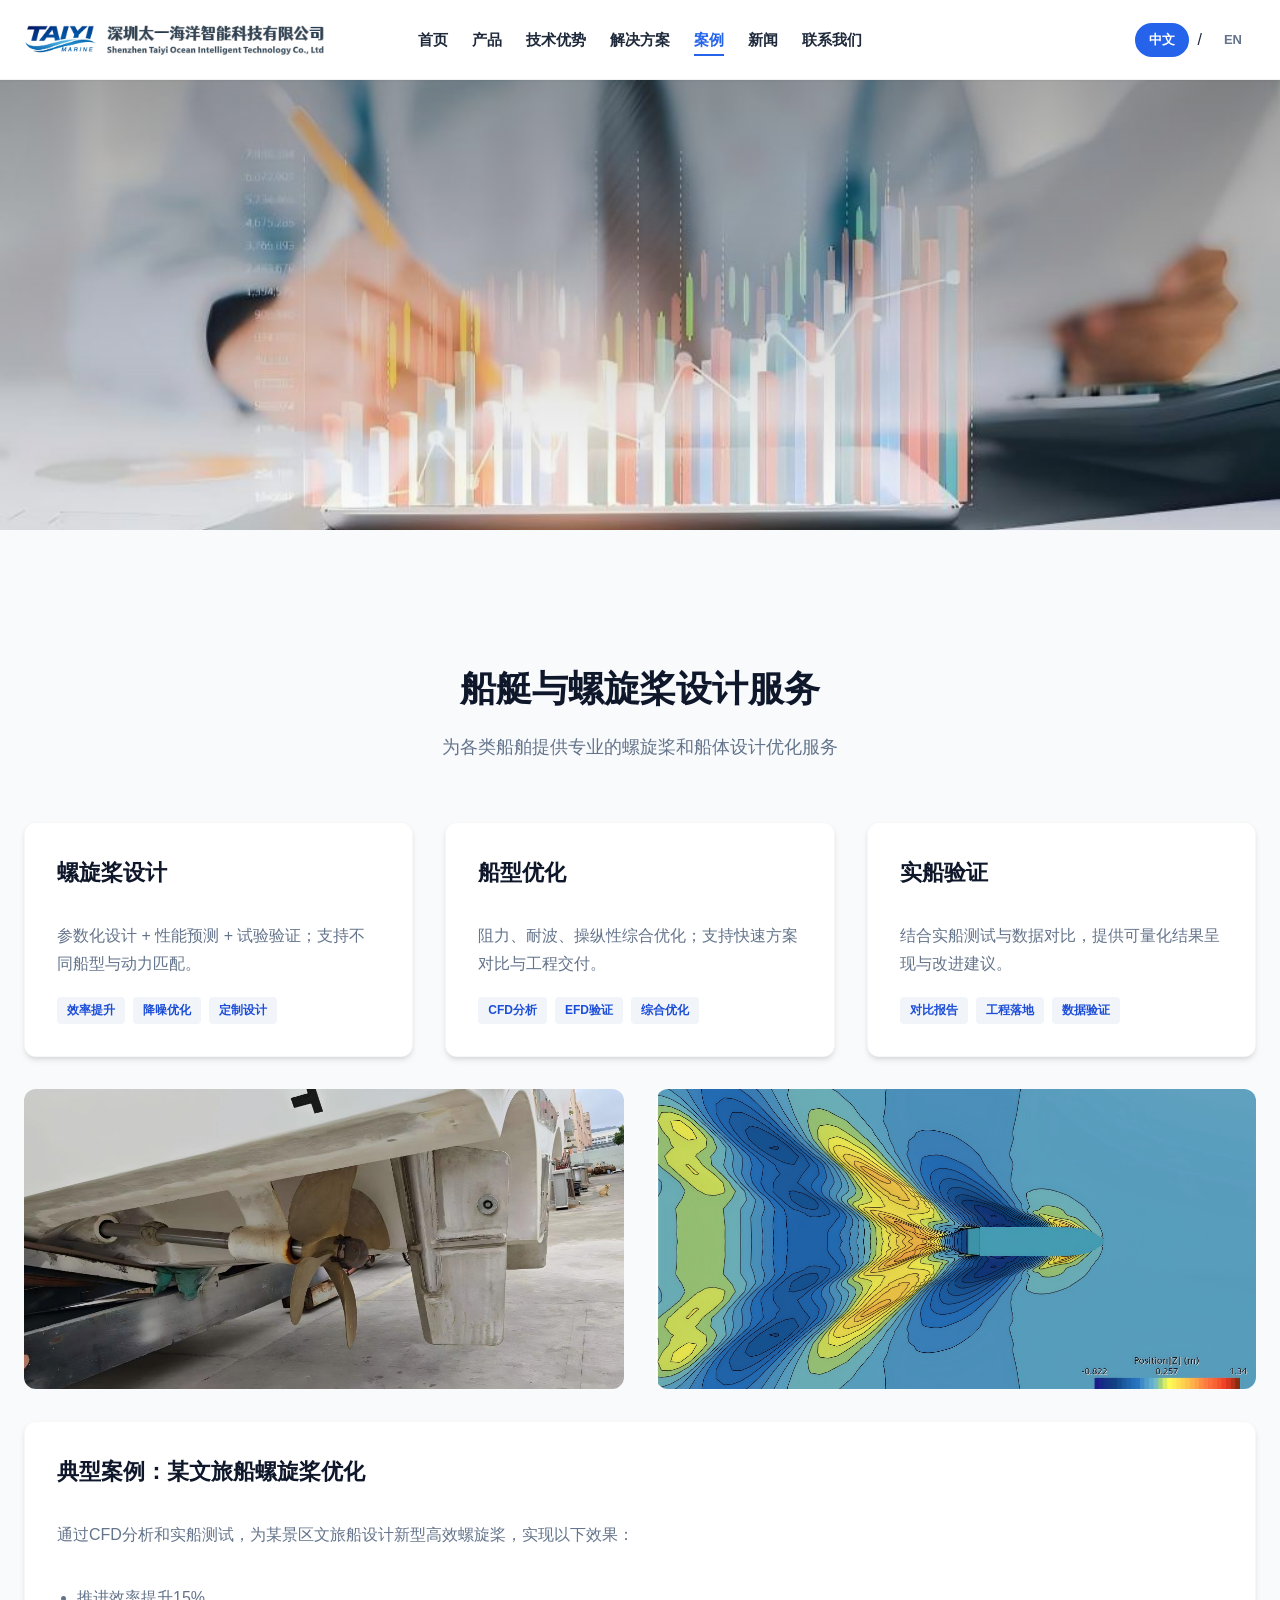
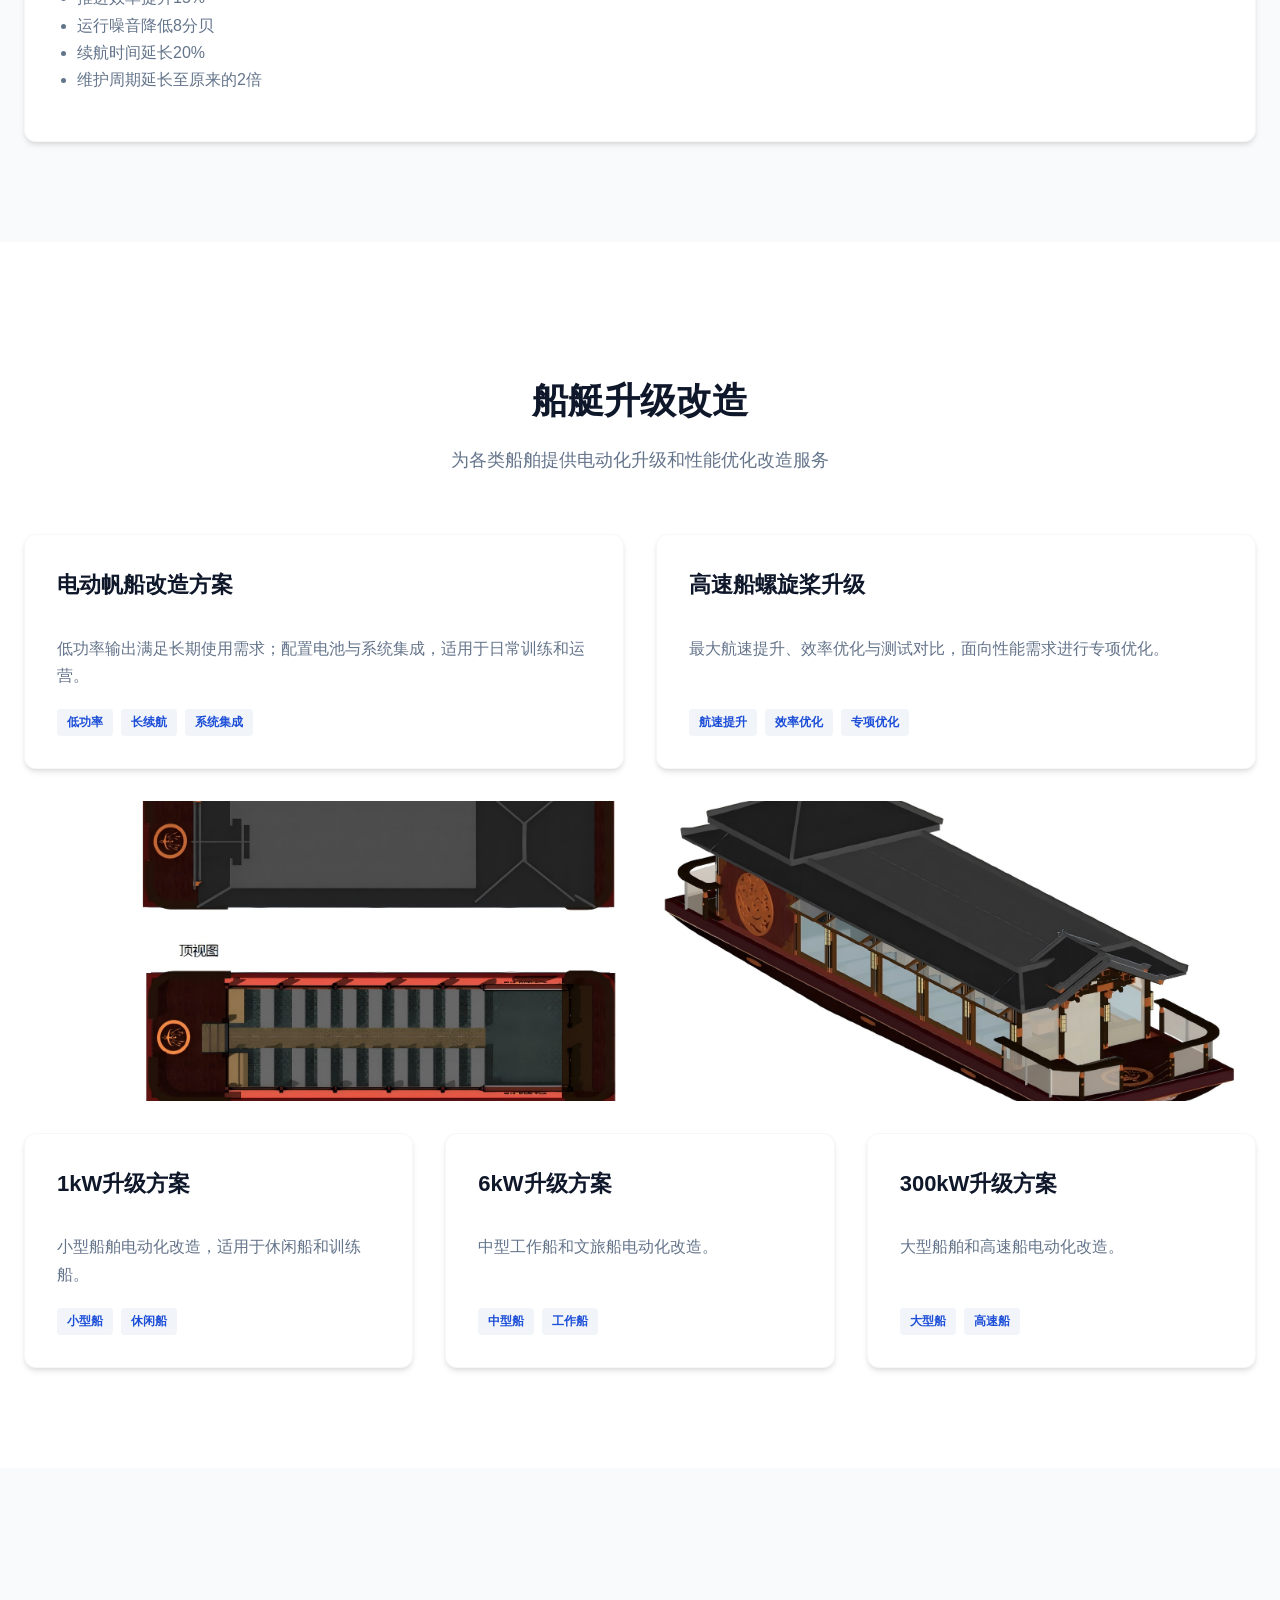
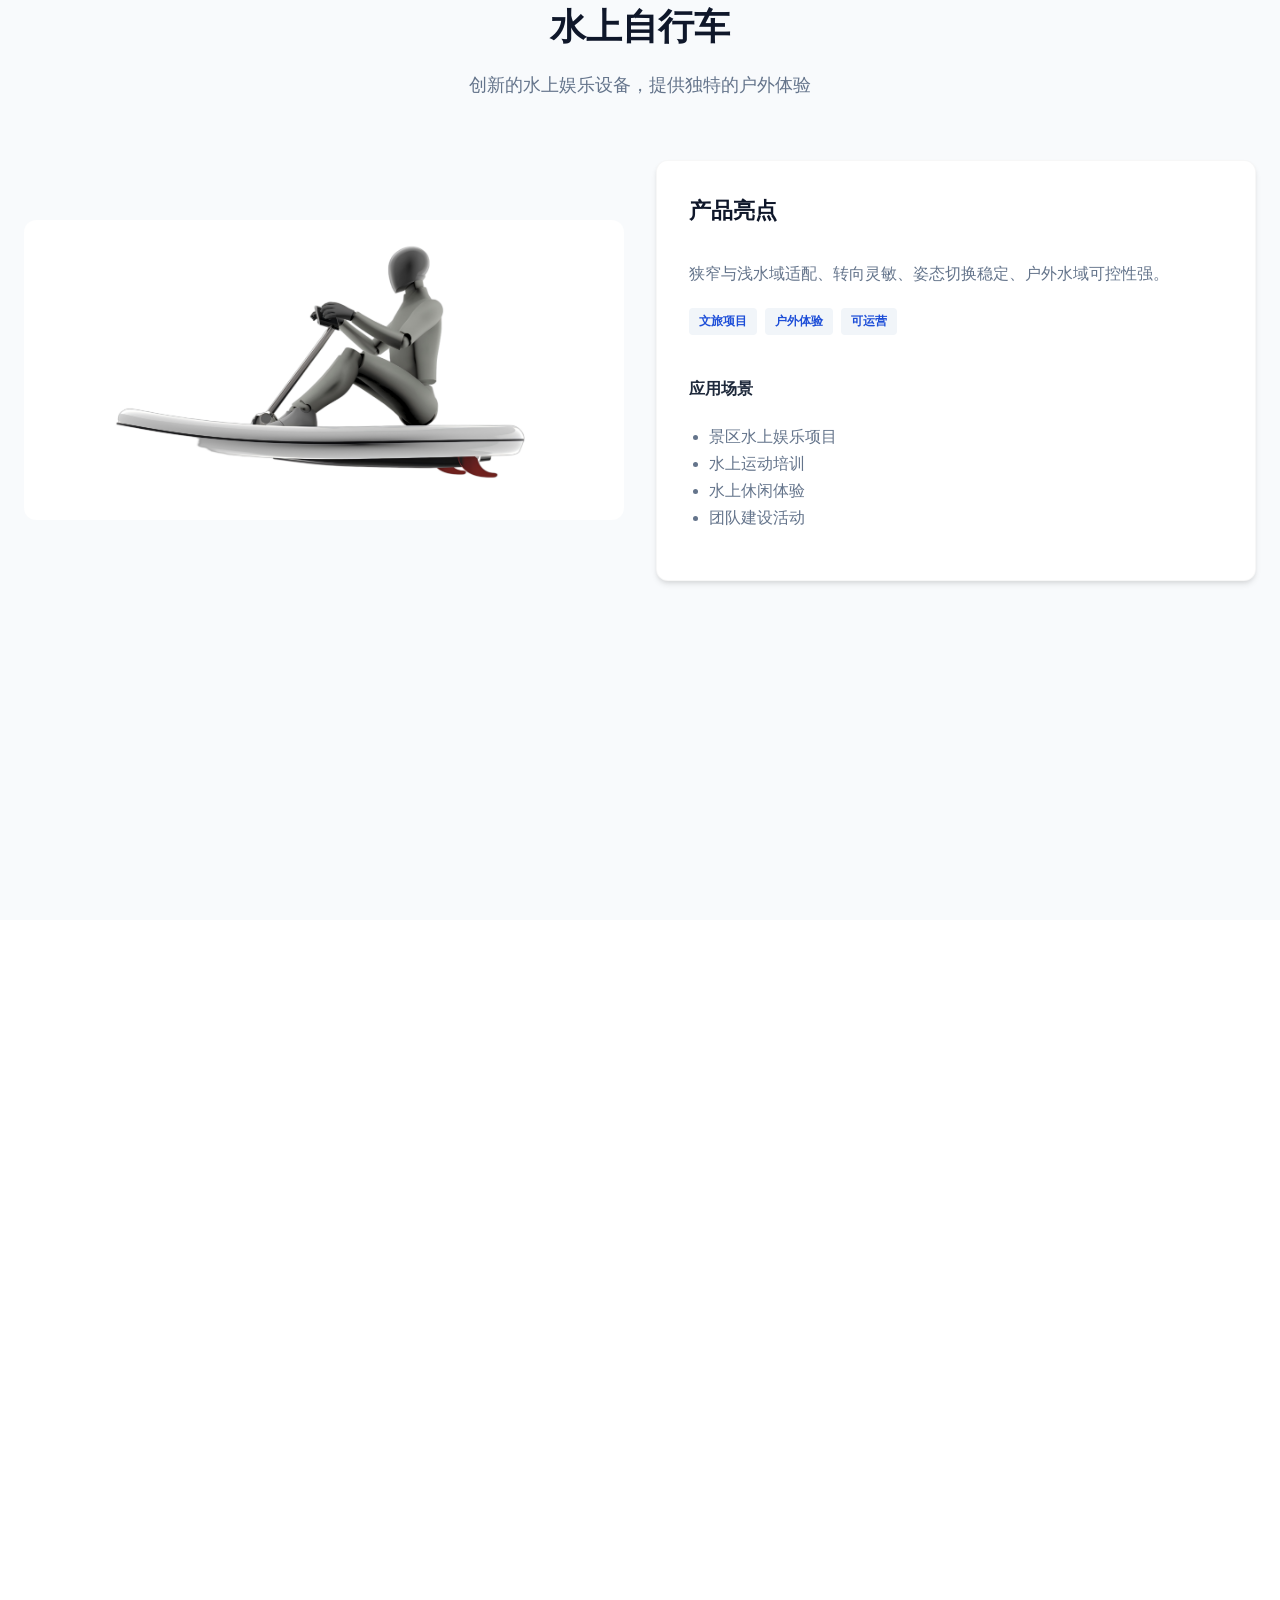
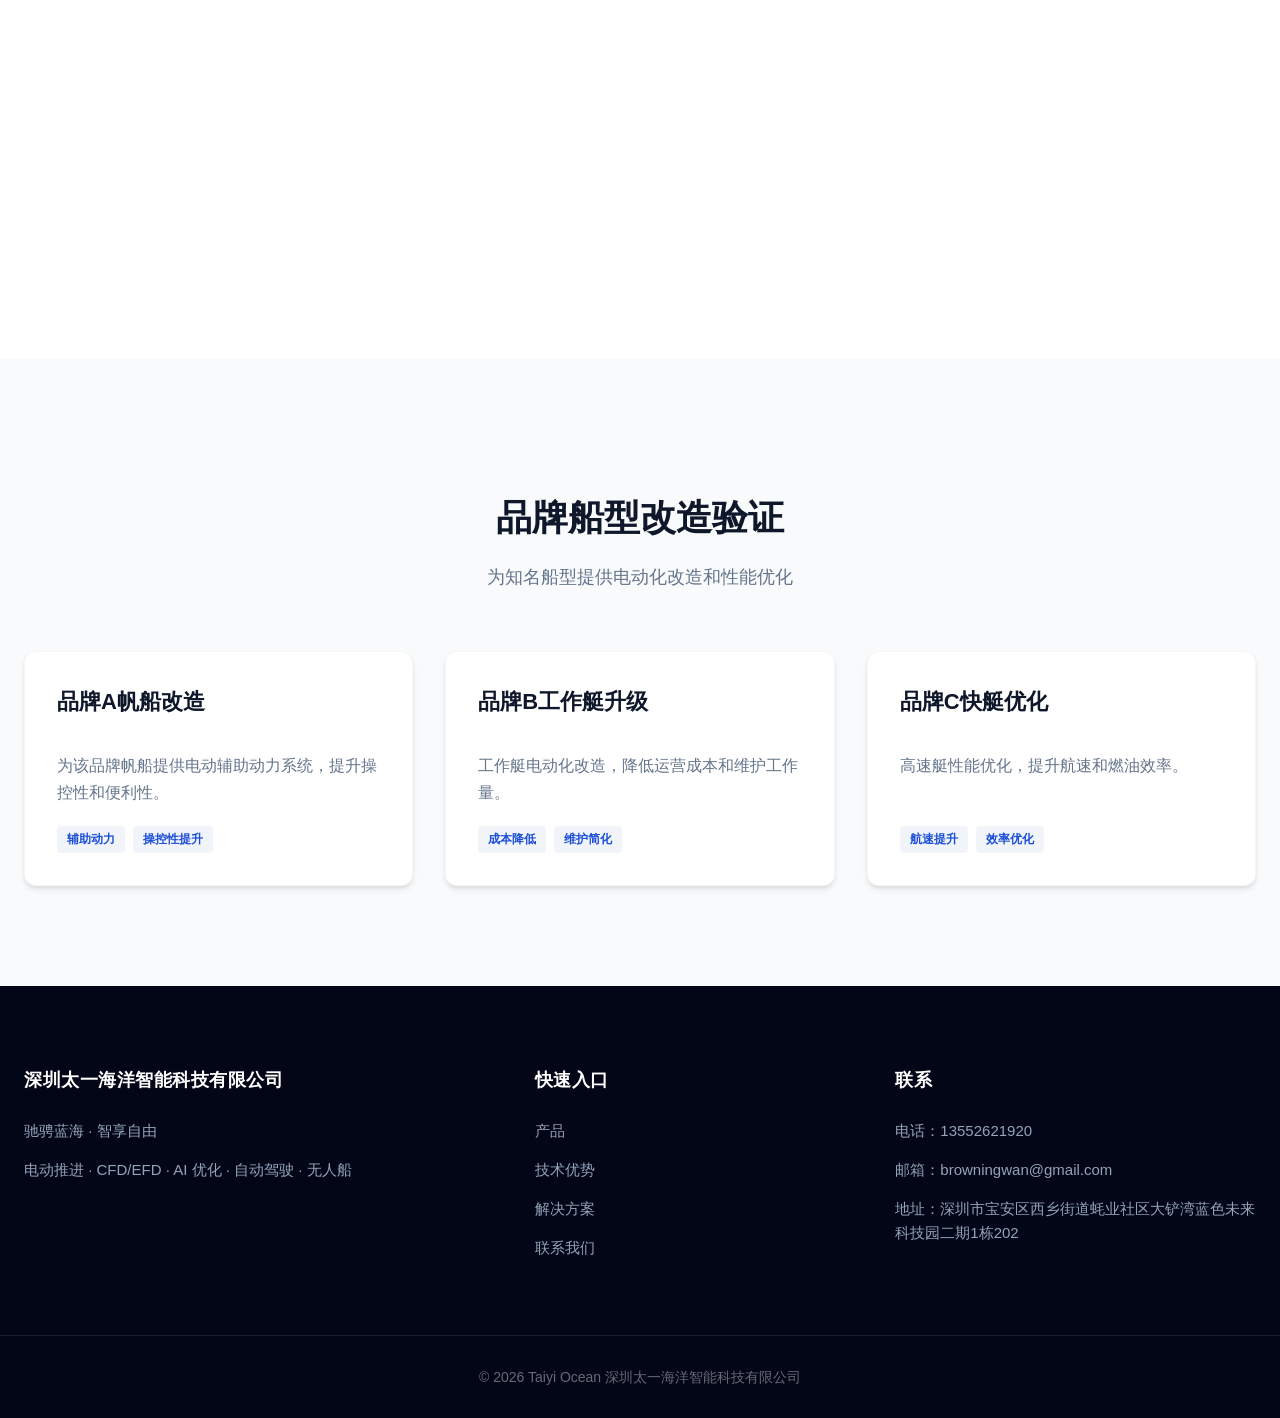
==== cases.html @ 141b1f78 "Initial commit: company website launch" ====
<!DOCTYPE html>
<html lang="zh-CN">
<head>
  <meta charset="UTF-8"/>
  <meta name="viewport" content="width=device-width, initial-scale=1.0"/>
  <title>案例 · 太一海洋</title>
  <link rel="stylesheet" href="assets/styles.css"/>
</head>
<body>

<!-- 导航栏 -->
<header class="nav">
  <div class="wrap">
    <a class="brand" href="index.html" data-nav>
      <span>
        <img src="assets/images/logo.png" alt="TAIYI MARINE" style="width: auto; height: 30px; object-fit: cover;">
      </span> 
      <span>
        <img src="assets/images/company-name.png" alt="TAIYI MARINE" style="width: auto; height: 30px; object-fit: cover;">
      </span>

    </a>

    <nav class="navlinks" aria-label="主导航">
      <a href="index.html" data-nav data-translate="nav-home">首页</a>
      <a href="products.html" data-nav data-translate="nav-products">产品</a>
      <a href="technology.html" data-nav data-translate="nav-technology">技术优势</a>
      <a href="solutions.html" data-nav data-translate="nav-solutions">解决方案</a>
      <a href="cases.html" data-nav class="active" data-translate="nav-cases">案例</a>
      <a href="news.html" data-nav data-translate="nav-news">新闻</a>
      <a href="contact.html" data-nav data-translate="nav-contact">联系我们</a>
    </nav>

    <div class="navcta">
      <!-- 语言切换器 -->
      <div class="lang-switcher">
        <button class="lang-btn active" data-lang="zh">中文</button>
        <span>/</span>
        <button class="lang-btn" data-lang="en">EN</button>
      </div>
    </div>
  </div>

  <div class="mobile" data-mobile>
    <div class="row">
      <a href="index.html" data-nav data-translate="nav-home">首页</a>
      <a href="products.html" data-nav data-translate="nav-products">产品</a>
      <a href="technology.html" data-nav data-translate="nav-technology">技术优势</a>
      <a href="solutions.html" data-nav data-translate="nav-solutions">解决方案</a>
      <a href="cases.html" data-nav class="active" data-translate="nav-cases">案例</a>
      <a href="news.html" data-nav data-translate="nav-news">新闻</a>
      <a href="contact.html" data-nav data-translate="nav-contact">联系我们</a>
    </div>
  </div>
</header>

<main id="main">
  <!-- 顶部大图 -->
  <div class="top-page-image">
    <img src="assets/images/cases-banner.jpg" 
         alt="案例中心">
  </div>

  <!-- 船艇与螺旋桨设计服务 -->
  <section class="section alt">
    <div class="container">
      <div class="header reveal">
        <h2 data-translate="cases-design-title">船艇与螺旋桨设计服务</h2>
        <p data-translate="cases-design-desc">为各类船舶提供专业的螺旋桨和船体设计优化服务</p>
      </div>

      <div class="grid3">
        <div class="card reveal">
          <h3 data-translate="cases-design-1">螺旋桨设计</h3>
          <p data-translate="cases-design-1-desc">参数化设计 + 性能预测 + 试验验证；支持不同船型与动力匹配。</p>
          <div class="badges">
            <span class="badge" data-translate="cases-design-1-badge-1">效率提升</span>
            <span class="badge" data-translate="cases-design-1-badge-2">降噪优化</span>
            <span class="badge" data-translate="cases-design-1-badge-3">定制设计</span>
          </div>
        </div>
        <div class="card reveal">
          <h3 data-translate="cases-design-2">船型优化</h3>
          <p data-translate="cases-design-2-desc">阻力、耐波、操纵性综合优化；支持快速方案对比与工程交付。</p>
          <div class="badges">
            <span class="badge" data-translate="cases-design-2-badge-1">CFD分析</span>
            <span class="badge" data-translate="cases-design-2-badge-2">EFD验证</span>
            <span class="badge" data-translate="cases-design-2-badge-3">综合优化</span>
          </div>
        </div>
        <div class="card reveal">
          <h3 data-translate="cases-design-3">实船验证</h3>
          <p data-translate="cases-design-3-desc">结合实船测试与数据对比，提供可量化结果呈现与改进建议。</p>
          <div class="badges">
            <span class="badge" data-translate="cases-design-3-badge-1">对比报告</span>
            <span class="badge" data-translate="cases-design-3-badge-2">工程落地</span>
            <span class="badge" data-translate="cases-design-3-badge-3">数据验证</span>
          </div>
        </div>
      </div>

      <div class="grid2" style="margin-top:32px">
        <div class="media reveal">
          <div class="media-placeholder">
            <img src="assets/images/螺旋桨.jpg" 
                 alt="螺旋桨设计" style="width: 100%; height: 100%; object-fit: cover;">
          </div>
        </div>
        <div class="media reveal">
          <div class="media-placeholder">
            <img src="assets/images/CFD.png" 
                 alt="CFD分析" style="width: 100%; height: 100%; object-fit: cover;">
          </div>
        </div>
      </div>

      <div class="card reveal" style="margin-top:32px">
        <h3 data-translate="cases-design-4">典型案例：某文旅船螺旋桨优化</h3>
        <p data-translate="cases-design-4-desc">通过CFD分析和实船测试，为某景区文旅船设计新型高效螺旋桨，实现以下效果：</p>
        <ul style="color:var(--text-muted);line-height:1.7;padding-left:20px;">
          <li data-translate="cases-design-4-effect-1">推进效率提升15%</li>
          <li data-translate="cases-design-4-effect-2">运行噪音降低8分贝</li>
          <li data-translate="cases-design-4-effect-3">续航时间延长20%</li>
          <li data-translate="cases-design-4-effect-4">维护周期延长至原来的2倍</li>
        </ul>
      </div>
    </div>
  </section>

  <!-- 船艇升级改造 -->
  <section class="section">
    <div class="container">
      <div class="header reveal">
        <h2 data-translate="cases-upgrade-title">船艇升级改造</h2>
        <p data-translate="cases-upgrade-desc">为各类船舶提供电动化升级和性能优化改造服务</p>
      </div>

      <div class="grid2">
        <div class="card reveal">
          <h3 data-translate="cases-upgrade-1">电动帆船改造方案</h3>
          <p data-translate="cases-upgrade-1-desc">低功率输出满足长期使用需求；配置电池与系统集成，适用于日常训练和运营。</p>
          <div class="badges">
            <span class="badge" data-translate="cases-upgrade-1-badge-1">低功率</span>
            <span class="badge" data-translate="cases-upgrade-1-badge-2">长续航</span>
            <span class="badge" data-translate="cases-upgrade-1-badge-3">系统集成</span>
          </div>
        </div>
        <div class="card reveal">
          <h3 data-translate="cases-upgrade-2">高速船螺旋桨升级</h3>
          <p data-translate="cases-upgrade-2-desc">最大航速提升、效率优化与测试对比，面向性能需求进行专项优化。</p>
          <div class="badges">
            <span class="badge" data-translate="cases-upgrade-2-badge-1">航速提升</span>
            <span class="badge" data-translate="cases-upgrade-2-badge-2">效率优化</span>
            <span class="badge" data-translate="cases-upgrade-2-badge-3">专项优化</span>
          </div>
        </div>
      </div>

      <div class="media reveal" style="margin-top:32px">
        <div class="media-placeholder">
          <img src="assets/images/船体设计.png" 
               alt="船舶改造" style="width: 100%; height: 100%; object-fit: cover;">
        </div>
      </div>

      <div class="grid3" style="margin-top:32px">
        <div class="card reveal">
          <h3 data-translate="cases-upgrade-3">1kW升级方案</h3>
          <p data-translate="cases-upgrade-3-desc">小型船舶电动化改造，适用于休闲船和训练船。</p>
          <div class="badges">
            <span class="badge" data-translate="cases-upgrade-3-badge-1">小型船</span>
            <span class="badge" data-translate="cases-upgrade-3-badge-2">休闲船</span>
          </div>
        </div>
        <div class="card reveal">
          <h3 data-translate="cases-upgrade-4">6kW升级方案</h3>
          <p data-translate="cases-upgrade-4-desc">中型工作船和文旅船电动化改造。</p>
          <div class="badges">
            <span class="badge" data-translate="cases-upgrade-4-badge-1">中型船</span>
            <span class="badge" data-translate="cases-upgrade-4-badge-2">工作船</span>
          </div>
        </div>
        <div class="card reveal">
          <h3 data-translate="cases-upgrade-5">300kW升级方案</h3>
          <p data-translate="cases-upgrade-5-desc">大型船舶和高速船电动化改造。</p>
          <div class="badges">
            <span class="badge" data-translate="cases-upgrade-5-badge-1">大型船</span>
            <span class="badge" data-translate="cases-upgrade-5-badge-2">高速船</span>
          </div>
        </div>
      </div>
    </div>
  </section>

  <!-- 水上自行车 -->
  <section class="section alt">
    <div class="container">
      <div class="header reveal">
        <h2 data-translate="cases-bike-title">水上自行车</h2>
        <p data-translate="cases-bike-desc">创新的水上娱乐设备，提供独特的户外体验</p>
      </div>
      <div class="grid2">
        <div class="media reveal">
          <div class="media-placeholder">
            <img src="assets/images/水上自行车.png" 
                 alt="水上自行车" style="width: 100%; height: 100%; object-fit: cover;">
          </div>
        </div>
        <div class="card reveal">
          <h3 data-translate="cases-bike-1">产品亮点</h3>
          <p data-translate="cases-bike-1-desc">狭窄与浅水域适配、转向灵敏、姿态切换稳定、户外水域可控性强。</p>
          <div class="badges">
            <span class="badge" data-translate="cases-bike-1-badge-1">文旅项目</span>
            <span class="badge" data-translate="cases-bike-1-badge-2">户外体验</span>
            <span class="badge" data-translate="cases-bike-1-badge-3">可运营</span>
          </div>
          <div style="margin-top:20px;">
            <h4 data-translate="cases-bike-2">应用场景</h4>
            <ul style="color:var(--text-muted);line-height:1.7;padding-left:20px;">
              <li data-translate="cases-bike-2-scenario-1">景区水上娱乐项目</li>
              <li data-translate="cases-bike-2-scenario-2">水上运动培训</li>
              <li data-translate="cases-bike-2-scenario-3">水上休闲体验</li>
              <li data-translate="cases-bike-2-scenario-4">团队建设活动</li>
            </ul>
          </div>
        </div>
      </div>

      <div class="grid2" style="margin-top:32px">
        <div class="card reveal">
          <h3 data-translate="cases-bike-3">室内泳池测试</h3>
          <p data-translate="cases-bike-3-desc">在受控环境中进行性能测试和安全验证。</p>
          <div class="badges">
            <span class="badge" data-translate="cases-bike-3-badge-1">性能测试</span>
            <span class="badge" data-translate="cases-bike-3-badge-2">安全验证</span>
            <span class="badge" data-translate="cases-bike-3-badge-3">受控环境</span>
          </div>
        </div>
        <div class="card reveal">
          <h3 data-translate="cases-bike-4">户外水域应用</h3>
          <p data-translate="cases-bike-4-desc">在实际水域环境中验证产品性能和可靠性。</p>
          <div class="badges">
            <span class="badge" data-translate="cases-bike-4-badge-1">实际水域</span>
            <span class="badge" data-translate="cases-bike-4-badge-2">性能验证</span>
            <span class="badge" data-translate="cases-bike-4-badge-3">可靠性</span>
          </div>
        </div>
      </div>
    </div>
  </section>

  <!-- 无人船方案 -->
  <section class="section">
    <div class="container">
      <div class="header reveal">
        <h2 data-translate="cases-usv-title">无人船方案</h2>
        <p data-translate="cases-usv-desc">先进的无人自主航行船舶解决方案</p>
      </div>

      <div class="grid3">
        <div class="card reveal">
          <h3 data-translate="cases-usv-1">任务规划</h3>
          <p data-translate="cases-usv-1-desc">设定航线/目标点，自动执行与回传，支持多任务切换。</p>
          <div class="badges">
            <span class="badge" data-translate="cases-usv-1-badge-1">航线规划</span>
            <span class="badge" data-translate="cases-usv-1-badge-2">自动执行</span>
            <span class="badge" data-translate="cases-usv-1-badge-3">多任务</span>
          </div>
        </div>
        <div class="card reveal">
          <h3 data-translate="cases-usv-2">自主航行</h3>
          <p data-translate="cases-usv-2-desc">定位与航向控制闭环，可扩展感知与避障模块。</p>
          <div class="badges">
            <span class="badge" data-translate="cases-usv-2-badge-1">定位控制</span>
            <span class="badge" data-translate="cases-usv-2-badge-2">航向控制</span>
            <span class="badge" data-translate="cases-usv-2-badge-3">避障模块</span>
          </div>
        </div>
        <div class="card reveal">
          <h3 data-translate="cases-usv-3">展示/教学</h3>
          <p data-translate="cases-usv-3-desc">室内展示与水域演示兼容，适用于高校、展会与科普场景。</p>
          <div class="badges">
            <span class="badge" data-translate="cases-usv-3-badge-1">高校教学</span>
            <span class="badge" data-translate="cases-usv-3-badge-2">展会展示</span>
            <span class="badge" data-translate="cases-usv-3-badge-3">科普教育</span>
          </div>
        </div>
      </div>

      <div class="grid2" style="margin-top:32px">
        <div class="media reveal">
          <div class="media-placeholder">
            <img src="assets/images/无人船.png" 
                 alt="无人船展示" style="width: 100%; height: 100%; object-fit: cover;">
          </div>
        </div>
        <div class="card reveal">
          <h3 data-translate="cases-usv-4">双体无人船验证</h3>
          <p data-translate="cases-usv-4-desc">双体船型提供更高稳定性，适用于复杂水域环境。</p>
          <div class="badges">
            <span class="badge" data-translate="cases-usv-4-badge-1">双体船型</span>
            <span class="badge" data-translate="cases-usv-4-badge-2">高稳定性</span>
            <span class="badge" data-translate="cases-usv-4-badge-3">复杂水域</span>
          </div>
          <p style="margin-top:16px;" data-translate="cases-usv-5">成功应用于某水域巡检项目，实现24小时不间断监测。</p>
        </div>
      </div>

      <div style="margin-top:32px; text-align: center;" class="reveal">
        <a class="btn primary" href="contact.html" data-nav data-translate="btn-get-quote">获取定制方案</a>
      </div>
    </div>
  </section>

  <!-- 品牌船型改造验证 -->
  <section class="section alt">
    <div class="container">
      <div class="header reveal">
        <h2 data-translate="cases-brand-title">品牌船型改造验证</h2>
        <p data-translate="cases-brand-desc">为知名船型提供电动化改造和性能优化</p>
      </div>

      <div class="grid3">
        <div class="card reveal">
          <h3 data-translate="cases-brand-1">品牌A帆船改造</h3>
          <p data-translate="cases-brand-1-desc">为该品牌帆船提供电动辅助动力系统，提升操控性和便利性。</p>
          <div class="badges">
            <span class="badge" data-translate="cases-brand-1-badge-1">辅助动力</span>
            <span class="badge" data-translate="cases-brand-1-badge-2">操控性提升</span>
          </div>
        </div>
        <div class="card reveal">
          <h3 data-translate="cases-brand-2">品牌B工作艇升级</h3>
          <p data-translate="cases-brand-2-desc">工作艇电动化改造，降低运营成本和维护工作量。</p>
          <div class="badges">
            <span class="badge" data-translate="cases-brand-2-badge-1">成本降低</span>
            <span class="badge" data-translate="cases-brand-2-badge-2">维护简化</span>
          </div>
        </div>
        <div class="card reveal">
          <h3 data-translate="cases-brand-3">品牌C快艇优化</h3>
          <p data-translate="cases-brand-3-desc">高速艇性能优化，提升航速和燃油效率。</p>
          <div class="badges">
            <span class="badge" data-translate="cases-brand-3-badge-1">航速提升</span>
            <span class="badge" data-translate="cases-brand-3-badge-2">效率优化</span>
          </div>
        </div>
      </div>
    </div>
  </section>
</main>

<!-- 页脚 -->
<footer class="footer">
  <div class="cols">
    <div>
      <h4 data-translate="footer-company">深圳太一海洋智能科技有限公司</h4>
      <p data-translate="footer-slogan">驰骋蓝海 · 智享自由</p>
      <p data-translate="footer-desc">电动推进 · CFD/EFD · AI 优化 · 自动驾驶 · 无人船</p>
    </div>
    <div>
      <h4 data-translate="footer-quick">快速入口</h4>
      <p><a href="products.html" data-nav data-translate="nav-products">产品</a></p>
      <p><a href="technology.html" data-nav data-translate="nav-technology">技术优势</a></p>
      <p><a href="solutions.html" data-nav data-translate="nav-solutions">解决方案</a></p>
      <p><a href="contact.html" data-nav data-translate="nav-contact">联系我们</a></p>
    </div>
    <div>
      <h4 data-translate="footer-contact">联系</h4>
      <p><span data-translate="footer-phone">电话</span>：13552621920</p>
      <p><span data-translate="footer-email">邮箱</span>：browningwan@gmail.com</p>
      <p><span data-translate="footer-address">地址</span>：<span data-translate="footer-address-val">深圳市宝安区西乡街道蚝业社区大铲湾蓝色未来科技园二期1栋202</span></p>
    </div>
  </div>

  <div class="sub">
    <span>© <span id="y"></span> Taiyi Ocean <span data-translate="footer-company">深圳太一海洋智能科技有限公司</span></span>
  </div>
</footer>

<script src="assets/app.js"></script>
</body>
</html>
---- assets/styles.css ----
/* ================== 太一海洋 - 全局样式表 ================== */

:root {
  /* --- 品牌色系定义 --- */
  --blue-950: #020617;
  --blue-900: #0f172a;
  --blue-800: #1e3a8a;
  --blue-700: #1d4ed8;
  --blue-600: #2563eb;
  --blue-500: #3b82f6;
  --blue-300: #93c5fd;
  --blue-100: #f1f5f9;
  --blue-50: #f8fafc;

  /* --- 功能配色 --- */
  --table-head-bg: #172554; /* 表头深蓝色 */
  --text-main: #1e293b;     /* 主要文字色 */
  --text-muted: #64748b;    /* 次要/弱化文字色 */
  --text-light: #94a3b8;    /* 浅色文字(用于深底) */
  --white: #ffffff;

  /* --- 阴影与圆角 --- */
  --shadow-sm: 0 1px 2px 0 rgba(0,0,0,0.05);
  --shadow-md: 0 4px 6px -1px rgba(0,0,0,0.1), 0 2px 4px -1px rgba(0,0,0,0.06);
  --shadow-lg: 0 10px 15px -3px rgba(0,0,0,0.1), 0 4px 6px -2px rgba(0,0,0,0.05);
  --shadow-card: 0 20px 25px -5px rgba(0,0,0,0.1), 0 10px 10px -5px rgba(0,0,0,0.04);
  --shadow-hover: 0 25px 50px -12px rgba(0, 0, 0, 0.25);
  --radius: 12px;

  /* --- 布局变量 --- */
  --max-w: 1280px;
  --nav-height: 80px;
  --transition: all 0.4s cubic-bezier(0.165, 0.84, 0.44, 1);
}

/* --- 基础重置 --- */
*, *::before, *::after { box-sizing: border-box; }
html { scroll-behavior: smooth; }
body {
  margin: 0;
  font-family: "Inter", "PingFang SC", "Microsoft YaHei", "Helvetica Neue", Arial, sans-serif;
  color: var(--text-main);
  background-color: var(--white);
  line-height: 1.6;
  padding-top: var(--nav-height); /* 给固定导航栏留空 */
  opacity: 0;
  transition: opacity 0.5s ease; /* 页面淡入效果 */
}
body.fade-in { opacity: 1; }
a { color: inherit; text-decoration: none; transition: color 0.2s; }
img { max-width: 100%; display: block; height: auto; object-fit: cover; }

/* ================== 导航栏 ================== */
.nav {
  position: fixed; 
  top: 0; 
  left: 0; 
  right: 0;
  height: var(--nav-height);
  z-index: 1000;
  background: rgba(255, 255, 255, 0.9);
  backdrop-filter: blur(12px);
  border-bottom: 1px solid rgba(0,0,0,0.05);
  box-shadow: var(--shadow-sm);
  transition: var(--transition);
}
/* 滚动时导航栏样式变化 */
.nav.scrolled {
  background: rgba(255, 255, 255, 0.95);
  box-shadow: var(--shadow-md);
}

/* 导航栏容器 - 使用Grid布局实现完美居中 */
.nav .wrap {
  height: 100%;
  max-width: var(--max-w);
  margin: 0 auto;
  padding: 0 24px;
  display: grid;
  grid-template-columns: 1fr auto 1fr; /* 三列布局 */
  align-items: center;
}

/* 品牌Logo - 左侧 */
.brand {
  display: flex;
  align-items: center;
  gap: 10px;
  font-size: 1.5rem;
  font-weight: 800;
  color: var(--blue-700);
  letter-spacing: -0.5px;
  justify-self: start; /* 左对齐 */
}

/* 品牌Logo中的图片样式 */
.brand img {
  height: 50px; /* 根据实际logo调整高度 */
  width: auto;
  object-fit: contain;
}

/* 导航链接 - 居中 */
.navlinks {
  display: flex;
  gap: 24px;
  justify-self: center; /* 居中 */
}

.navlinks a { 
  font-weight: 600; 
  font-size: 15px; 
  color: var(--text-main); 
  position: relative; 
  cursor: pointer; 
  transition: var(--transition); 
}
.navlinks a:hover, .navlinks a.active { color: var(--blue-600); }
.navlinks a::after { 
  content:''; 
  position: absolute; 
  bottom: -4px; 
  left: 0; 
  width: 0; 
  height: 2px; 
  background: var(--blue-600); 
  transition: width 0.3s; 
}
.navlinks a:hover::after, .navlinks a.active::after { width: 100%; }

/* 右侧功能区域 */
.navcta {
  display: flex;
  align-items: center;
  gap: 16px;
  justify-self: end; /* 右对齐 */
}

/* 语言切换 */
.lang-switcher { 
  display: flex; 
  align-items: center; 
  gap: 8px; 
}
.lang-btn { 
  padding: 6px 12px; 
  border-radius: 20px; 
  font-size: 13px; 
  font-weight: 600; 
  cursor: pointer; 
  border: 2px solid transparent; 
  background: transparent; 
  color: var(--text-muted); 
}
.lang-btn.active { 
  background: var(--blue-600); 
  color: white; 
  border-color: var(--blue-600); 
}
.lang-btn:hover:not(.active) { 
  color: var(--blue-600); 
  border-color: var(--blue-300); 
}

/* 移动端菜单按钮 */
.burger { 
  display: none; 
  background: transparent; 
  border: none; 
  cursor: pointer; 
  padding: 10px; 
}

/* 移动端下拉菜单 */
.mobile { 
  display: none; 
  position: fixed; 
  top: var(--nav-height); 
  left: 0; 
  right: 0; 
  background: white; 
  padding: 20px; 
  box-shadow: 0 10px 20px rgba(0,0,0,0.1); 
  z-index: 999; 
}
.mobile.open { display: block; }
.mobile .row { 
  display: flex; 
  flex-direction: column; 
  gap: 16px; 
  max-width: var(--max-w); 
  margin: 0 auto; 
}
.mobile a { 
  padding: 12px 0; 
  border-bottom: 1px solid var(--blue-100); 
  font-weight: 600; 
}

/* ================== 通用布局组件 ================== */
.container { max-width: var(--max-w); margin: 0 auto; padding: 0 24px; }
.grid { display: grid; gap: 32px; }
.grid2 { display: grid; grid-template-columns: repeat(2, 1fr); gap: 32px; }
.grid3 { display: grid; grid-template-columns: repeat(3, 1fr); gap: 32px; }

/* Section区块 */
.section { padding: 100px 0; }
.section.alt { background-color: var(--blue-50); }
.header { margin-bottom: 60px; text-align: center; }
.header h2 { font-size: 36px; color: var(--blue-900); margin-bottom: 16px; font-weight: 800; }
.header p { font-size: 18px; color: var(--text-muted); max-width: 700px; margin: 0 auto; }

/* Hero Banner */
.hero {
    min-height: 90vh;
    background: linear-gradient(rgba(15, 23, 42, 0.6), rgba(15, 23, 42, 0.8)),
                url("../assets/images/index.jpg") no-repeat center/cover;
    display: flex;
    align-items: center;
    justify-content: center;
    text-align: center;
    color: var(--white);
    position: relative;
}
.hero h1 { font-size: 4rem; margin-bottom: 1rem; line-height: 1.1; font-weight: 800; }
.hero p { font-size: 1.5rem; font-weight: 300; margin-bottom: 2rem; opacity: 0.9; }
.heroCard { background: rgba(255, 255, 255, 0.1); backdrop-filter: blur(10px); border-radius: var(--radius); padding: 2rem; border: 1px solid rgba(255, 255, 255, 0.2); }
.stats { display: grid; gap: 24px; }
.stat { display: flex; flex-direction: column; gap: 8px; }
.stat b { font-size: 1.1rem; color: var(--blue-300); }
.stat span { font-size: 0.9rem; opacity: 0.8; }
.kicker { font-size: 14px; font-weight: 700; color: var(--blue-600); text-transform: uppercase; letter-spacing: 2px; margin-bottom: 16px; }
.pills { display: flex; gap: 12px; flex-wrap: wrap; justify-content: center; margin-top: 24px; }
.pill { padding: 8px 16px; background: rgba(37, 99, 235, 0.1); color: var(--blue-600); border-radius: 20px; font-size: 14px; font-weight: 600; border: 1px solid rgba(37, 99, 235, 0.2); }
.actions { display: flex; gap: 16px; justify-content: center; margin-top: 32px; flex-wrap: wrap; }

/* 按钮样式 */
.btn { display: inline-flex; align-items: center; justify-content: center; padding: 12px 32px; border-radius: 50px; font-weight: 600; cursor: pointer; transition: var(--transition); font-size: 15px; border: none; text-decoration: none; }
.btn.primary { background: var(--blue-600); color: white; box-shadow: 0 4px 12px rgba(37, 99, 235, 0.3); }
.btn.primary:hover { background: var(--blue-700); transform: translateY(-2px); box-shadow: 0 8px 20px rgba(37, 99, 235, 0.4); }
.btn.ghost { background: transparent; color: var(--blue-600); border: 2px solid var(--blue-600); }
.btn.ghost:hover { background: var(--blue-600); color: white; transform: translateY(-2px); }

/* ================== 卡片增强版 (带图片) ================== */
.card { 
  background: white; 
  border-radius: var(--radius); 
  padding: 32px; 
  box-shadow: var(--shadow-md); 
  transition: var(--transition); 
  border: 1px solid rgba(0,0,0,0.03); 
  height: 100%; 
  display: flex; 
  flex-direction: column; 
}
.card:hover { transform: translateY(-8px); box-shadow: var(--shadow-card); }
.card h3 { margin-top: 0; color: var(--blue-900); font-size: 22px; margin-bottom: 16px; }
.card p { color: var(--text-muted); line-height: 1.7; margin-bottom: 20px; flex-grow: 1; }

/* 卡片内部图片容器 */
.card-img-container { 
  width: 100%; 
  height: 200px; 
  border-radius: 8px; 
  overflow: hidden; 
  margin-bottom: 20px; 
  background: #f1f5f9; 
  flex-shrink: 0; 
}
.card-img-container img { width: 100%; height: 100%; object-fit: cover; transition: transform 0.5s ease; }
.card:hover .card-img-container img { transform: scale(1.05); }

/* 产品页（高性能推进器/整船方案）图片与点击引导增强 */
.product-showcase-grid .product-image-box {
  height: 400px; /* 原 200px，约提升 2 倍 */
  background: #fff;
}

.product-showcase-grid {
  gap: 40px;
}

.product-showcase-grid .product-image-box img {
  object-fit: contain;
  object-position: center;
  background: #fff;
}

.product-click-card {
  cursor: pointer;
  position: relative;
  padding-bottom: 58px;
}

.card-click-hint {
  position: absolute;
  right: 24px;
  bottom: 20px;
  display: inline-flex;
  align-items: center;
  gap: 4px;
  font-size: 13px;
  font-weight: 700;
  color: var(--text-muted);
  background: transparent;
  border: none;
  padding: 0;
  border-radius: 0;
  width: fit-content;
}

.product-click-card:hover .card-click-hint {
  color: var(--blue-700);
}

.badges { display: flex; gap: 8px; flex-wrap: wrap; margin-top: auto; }
.badge { font-size: 12px; padding: 4px 10px; border-radius: 4px; background: var(--blue-100); color: var(--blue-700); font-weight: 600; }

/* 顶部Banner图 */
.top-page-image { width: 100%; height: 450px; overflow: hidden; position: relative; }
.top-page-image img { width: 100%; height: 100%; object-fit: cover; }
.top-page-image::after { content: ''; position: absolute; inset: 0; background: linear-gradient(to bottom, rgba(0,0,0,0.3), transparent); }

/* ================== 表格优化 (居中) ================== */
.table-wrapper { display: flex; justify-content: center; width: 100%; overflow-x: auto; }
.table { 
  width: 100%; 
  max-width: 1000px; 
  border-collapse: collapse; 
  background: white; 
  border-radius: var(--radius); 
  overflow: hidden; 
  box-shadow: var(--shadow-md); 
  margin: 0 auto; 
}
.table th { background: var(--table-head-bg); color: white; padding: 16px; text-align: center; font-weight: 600; }
.table td { padding: 16px; border-bottom: 1px solid var(--blue-100); text-align: center; }
.table tr:last-child td { border-bottom: none; }
.table tr:hover { background: var(--blue-50); }

/* ================== Tab切换 ================== */
[data-tabs] .tabs { display: flex; gap: 8px; margin-bottom: 24px; border-bottom: 2px solid var(--blue-100); padding-bottom: 8px; }
.tab { padding: 12px 24px; cursor: pointer; font-weight: 600; color: var(--text-muted); border-radius: 8px; transition: var(--transition); }
.tab:hover { color: var(--blue-600); background: var(--blue-50); }
.tab.active { color: var(--blue-600); background: var(--blue-100); }
.tabpanels .panel { display: none; }
.tabpanels .panel.active { display: block; animation: fadeIn 0.5s ease-out; }

/* ================== 新闻列表 (左图右文) ================== */
.news-grid { display: grid; gap: 32px; margin-top: 24px; }
.news-item { 
  background: white; 
  border-radius: var(--radius); 
  box-shadow: var(--shadow-md); 
  padding: 32px; 
  border: 2px solid rgba(93, 161, 255, 0.1); 
  transition: var(--transition); 
  display: flex; 
  align-items: center; 
  gap: 32px; 
  text-decoration: none; 
  color: inherit; 
}
.news-item:hover { transform: translateY(-4px); box-shadow: var(--shadow-hover); border-color: var(--blue-300); }
.news-item:hover h3 { color: var(--blue-700); }

/* 新闻缩略图 (左侧) */
.news-thumb { width: 240px; height: 160px; flex-shrink: 0; border-radius: 8px; overflow: hidden; background: #f0f4f8; }
.news-thumb img { width: 100%; height: 100%; object-fit: cover; transition: transform 0.5s ease; }
.news-item:hover .news-thumb img { transform: scale(1.05); }

.news-content { flex: 1; }
.news-meta { display: flex; align-items: center; gap: 16px; margin-bottom: 16px; color: var(--text-muted); font-size: 14px; }
.news-date { background: var(--blue-100); padding: 6px 12px; border-radius: 20px; color: var(--blue-800); font-weight: 600; }
.news-category { background: rgba(93, 161, 255, 0.1); padding: 6px 12px; border-radius: 20px; color: var(--blue-700); font-weight: 600; }
.news-item h3 { margin: 0 0 12px; color: var(--blue-900); font-size: 22px; line-height: 1.3; }
.news-excerpt { color: var(--text-muted); line-height: 1.7; margin: 0 0 16px; display: -webkit-box; -webkit-line-clamp: 3; line-clamp: 3; -webkit-box-orient: vertical; overflow: hidden; text-overflow: ellipsis; }
.news-tags { display: flex; gap: 8px; flex-wrap: wrap; }
.news-tag { padding: 6px 12px; border-radius: 20px; background: var(--blue-100); color: var(--blue-800); font-size: 12px; font-weight: 600; border: 1px solid rgba(93, 161, 255, 0.15); }
.news-end-indicator { text-align: center; padding: 30px; color: var(--text-muted); font-size: 14px; border-top: 1px solid var(--blue-100); margin-top: 40px; }

/* ================== Contact 页面专用样式 ================== */
.form { display: grid; gap: 16px; }
.form-group { display: flex; flex-direction: column; gap: 6px; }
.form-label { font-weight: 600; color: var(--blue-900); font-size: 14px; }
.input, .textarea { padding: 14px 16px; border-radius: 12px; border: 2px solid rgba(93, 161, 255, 0.2); background: var(--blue-100); font-family: inherit; font-size: 15px; transition: border-color 0.25s, box-shadow 0.25s; color: var(--text-main); }
.input:focus, .textarea:focus { outline: none; border-color: var(--blue-600); box-shadow: 0 0 0 3px rgba(93, 161, 255, 0.15); }
.textarea { min-height: 120px; resize: vertical; }
/* 公司信息框 */
.company-info-container { display: flex; flex-direction: column; gap: 32px; }
.company-info-section, .follow-section { background: linear-gradient(135deg, var(--blue-100), rgba(93, 161, 255, 0.05)); border-radius: 16px; border: 2px solid rgba(93, 161, 255, 0.1); padding: 28px; height: 100%; display: flex; flex-direction: column; }
.company-info-section h4, .follow-section h4 { margin-top: 0; color: var(--blue-900); font-size: 20px; margin-bottom: 20px; padding-bottom: 16px; border-bottom: 2px solid rgba(93, 161, 255, 0.15); }
.contact-item { display: flex; gap: 12px; margin-bottom: 18px; align-items: flex-start; }
.contact-icon { width: 20px; height: 20px; color: var(--blue-700); flex-shrink: 0; margin-top: 2px; }
.contact-text strong { color: var(--blue-900); font-weight: 700; }
.contact-text p { margin: 4px 0 0; color: var(--text-muted); }
.follow-section { text-align: center; justify-content: center; }
.qr-code { width: 160px; height: 160px; margin: 0 auto 20px; background: white; border-radius: 12px; display: grid; place-items: center; border: 2px solid rgba(93, 161, 255, 0.15); }
/* 服务流程步骤 */
.process-step { text-align: center; padding: 24px 16px; border-radius: 16px; background: white; border: 2px solid rgba(93, 161, 255, 0.1); transition: var(--transition); height: 100%; }
.process-step:hover { transform: translateY(-4px); border-color: var(--blue-300); }
.step-number { width: 60px; height: 60px; background: linear-gradient(135deg, var(--blue-700), var(--blue-600)); border-radius: 50%; display: grid; place-items: center; margin: 0 auto 20px; color: white; font-weight: 800; font-size: 24px; box-shadow: 0 4px 12px rgba(26, 107, 199, 0.2); }
.step-title { margin: 0 0 12px; color: var(--blue-900); font-size: 18px; }
.step-desc { color: var(--text-muted); font-size: 14px; line-height: 1.6; }

/* ================== 页脚 (三列布局) ================== */
.footer { background-color: var(--blue-950); color: var(--text-light); padding: 80px 0 30px; margin-top: auto; font-size: 15px; }
.footer .cols { display: grid; grid-template-columns: 1.5fr 1fr 1.2fr; gap: 60px; max-width: var(--max-w); margin: 0 auto 60px; padding: 0 24px; }
.footer h4 { color: var(--white); font-size: 18px; margin: 0 0 24px; font-weight: 700; letter-spacing: 0.5px; }
.footer a { color: var(--text-light); transition: color 0.2s; }
.footer a:hover { color: var(--white); }
.footer .sub { border-top: 1px solid rgba(255,255,255,0.1); padding-top: 30px; text-align: center; font-size: 14px; color: rgba(255,255,255,0.4); max-width: var(--max-w); margin: 0 auto; }

/* 媒体展示 */
.media { display: flex; align-items: center; justify-content: center; }
.media-placeholder { width: 100%; height: 300px; background: linear-gradient(135deg, var(--blue-100), var(--blue-50)); border-radius: var(--radius); display: flex; align-items: center; justify-content: center; color: var(--text-muted); font-weight: 600; border: 2px dashed var(--blue-200); transition: var(--transition); overflow: hidden; }
.media-placeholder img { width: 100%; height: 100%; object-fit: cover; }
.media-placeholder:hover { background: linear-gradient(135deg, var(--blue-200), var(--blue-100)); border-color: var(--blue-300); }

/* 动画类 */
.reveal { opacity: 0; transform: translateY(30px); transition: all 0.8s ease-out; }
.reveal.show { opacity: 1; transform: translateY(0); }
@keyframes fadeIn { from { opacity: 0; } to { opacity: 1; } }
@keyframes slideUpFade { from { opacity: 0; transform: translateY(40px); } to { opacity: 1; transform: translateY(0); } }

/* ================== 产品详情模态框样式 ================== */
.modal {
  position: fixed;
  top: 0;
  left: 0;
  width: 100%;
  height: 100%;
  z-index: 9999;
  display: none;
  align-items: center;
  justify-content: center;
}

.modal.active {
  display: flex;
}

.modal-overlay {
  position: absolute;
  top: 0;
  left: 0;
  width: 100%;
  height: 100%;
  background: rgba(0, 0, 0, 0.7);
  backdrop-filter: blur(4px);
}

.modal-content {
  position: relative;
  background: white;
  border-radius: var(--radius);
  max-width: 980px;
  width: 90%;
  max-height: 90vh;
  overflow-y: auto;
  box-shadow: var(--shadow-hover);
  z-index: 10000;
  animation: slideUpFade 0.3s ease-out;
}

.modal-close {
  position: absolute;
  top: 16px;
  right: 16px;
  width: 40px;
  height: 40px;
  border-radius: 50%;
  border: none;
  background: var(--blue-100);
  color: var(--blue-900);
  font-size: 24px;
  cursor: pointer;
  display: flex;
  align-items: center;
  justify-content: center;
  transition: var(--transition);
  z-index: 10001;
}

.modal-close:hover {
  background: var(--blue-300);
  color: white;
}

.modal-body {
  padding: 48px;
}

.modal-body h2 {
  color: var(--blue-900);
  margin-top: 0;
  margin-bottom: 16px;
}

.modal-body p {
  color: var(--text-muted);
  line-height: 1.7;
  margin-bottom: 24px;
}

.modal-product-image {
  width: 100%;
  height: 420px;
  border-radius: 12px;
  overflow: hidden;
  margin-bottom: 20px;
  background: var(--blue-50);
  border: 1px solid var(--blue-100);
}

.modal-product-image img {
  width: 100%;
  height: 100%;
  object-fit: contain;
  object-position: center;
  background: #fff;
}

/* 产品特性列表样式 */
.features {
  margin: 32px 0;
}

.features h3 {
  color: var(--blue-800);
  margin-bottom: 12px;
  font-size: 18px;
}

.features ul {
  padding-left: 20px;
  color: var(--text-muted);
  line-height: 1.7;
}

.features li {
  margin-bottom: 8px;
}

@media (min-width: 1200px) {
  .product-showcase-grid.grid3 {
    grid-template-columns: repeat(3, 1fr); /* 原3列改2列，单卡宽度约提升1.5倍 */
  }
}

/* ================== 响应式设计 ================== */
@media (max-width: 1024px) {
  .grid2, .grid3 { grid-template-columns: 1fr; }
  .hero h1 { font-size: 2.5rem; }
  
  /* 移动端导航栏调整 */
  .nav .wrap {
    display: flex; /* 移动端恢复flex布局 */
    justify-content: space-between;
  }
  
  .navlinks, .navcta .btn { 
    display: none; /* 隐藏桌面导航和CTA按钮 */
  }
  
  .burger { 
    display: block; /* 显示汉堡菜单 */
  }
  
  /* 品牌Logo在移动端保持左侧 */
  .brand {
    justify-self: start; /* 确保左对齐 */
  }
  
  /* 品牌Logo图片调整 */
  .brand img {
    height: 40px; /* 移动端稍微小一点 */
  }
  
  .footer .cols { grid-template-columns: 1fr; gap: 40px; }
  
  /* 移动端新闻改为上下排列 */
  .news-item { flex-direction: column; }
  .news-thumb { width: 100%; height: 200px; order: -1; }
}

@media (max-width: 768px) {
  .hero-content { padding: 1rem; }
  .header h2 { font-size: 28px; }
  .table { font-size: 14px; }

  .product-showcase-grid .product-image-box {
    height: 300px;
  }
  
  /* 移动端品牌文字调整 */
  .brand span:last-child {
    display: none; /* 在很小屏幕上隐藏"MARINE"文字 */
  }

  /* 模态框移动端适配 */
  .modal-content {
    width: 95%;
    max-height: 85vh;
  }

  .modal-body {
    padding: 32px 24px;
  }

  .modal-product-image {
    height: 280px;
  }

  .modal-close {
    top: 12px;
    right: 12px;
    width: 36px;
    height: 36px;
    font-size: 20px;
  }
}
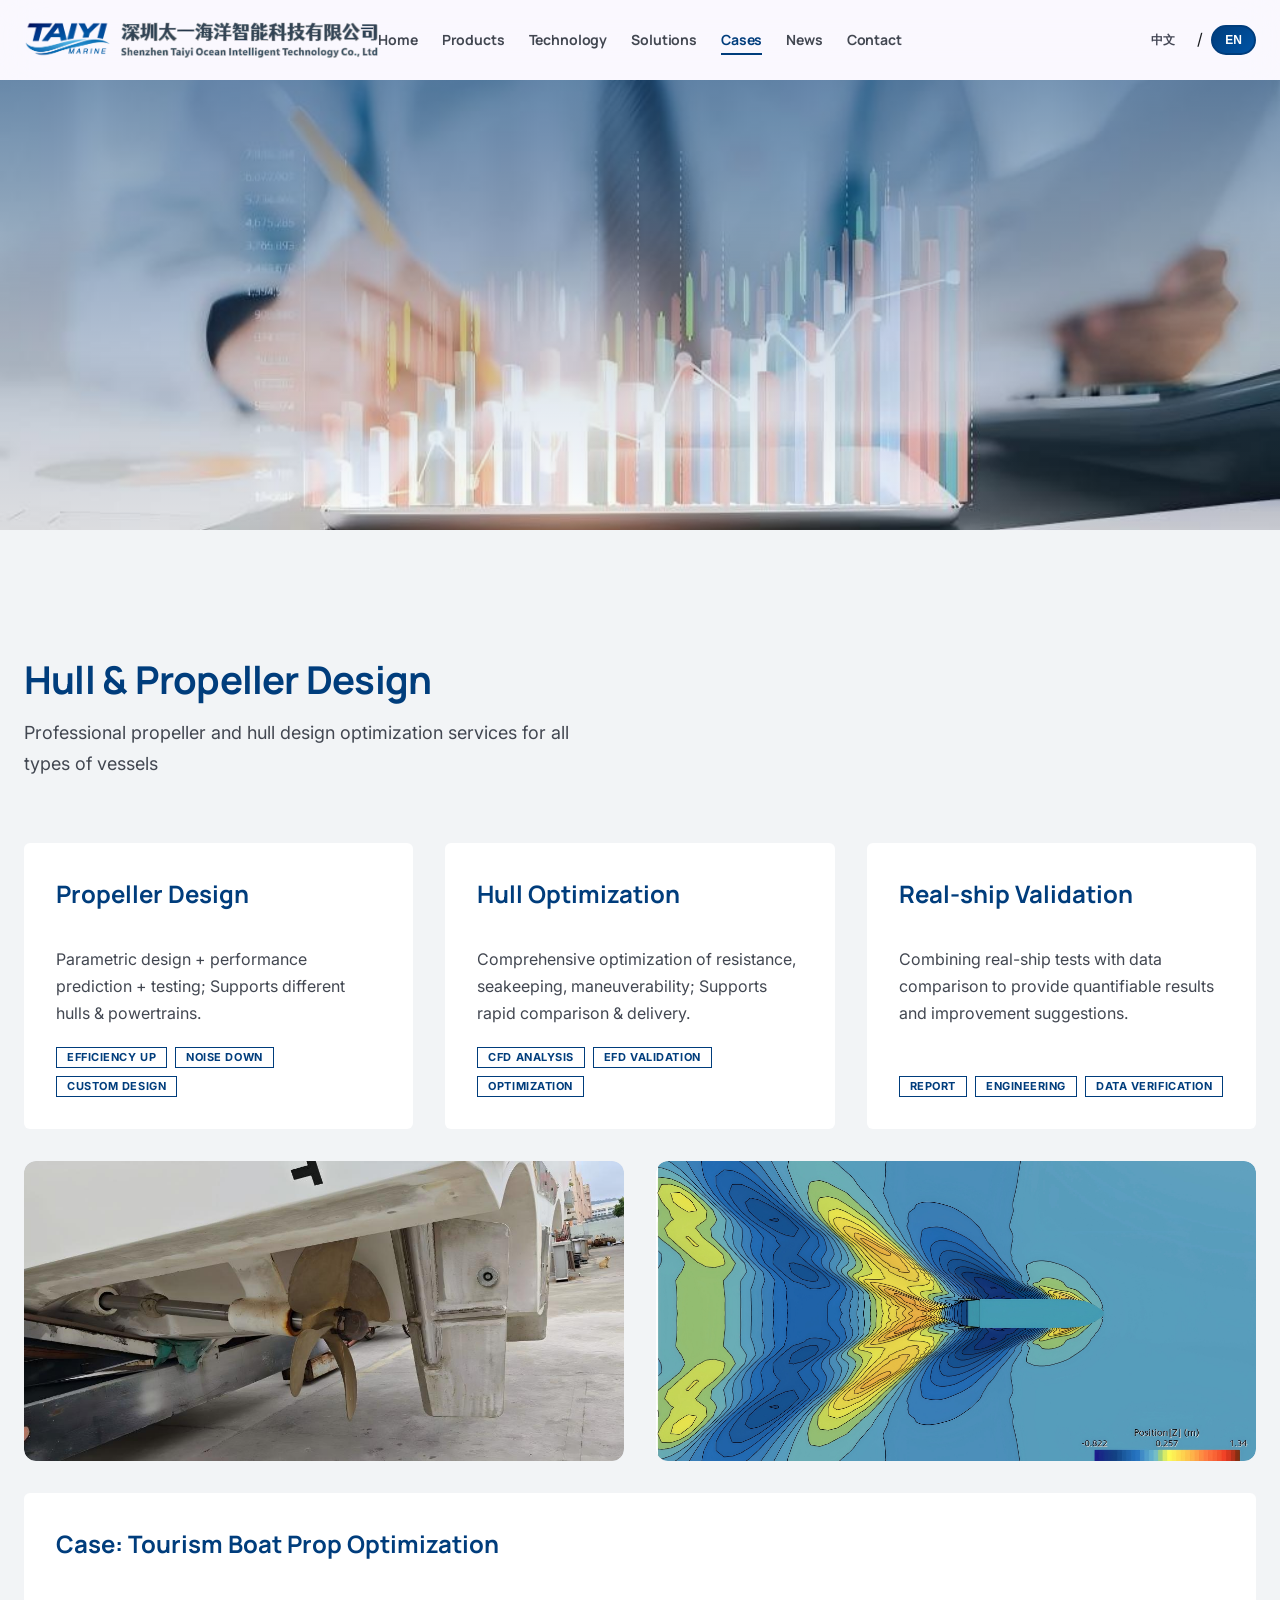
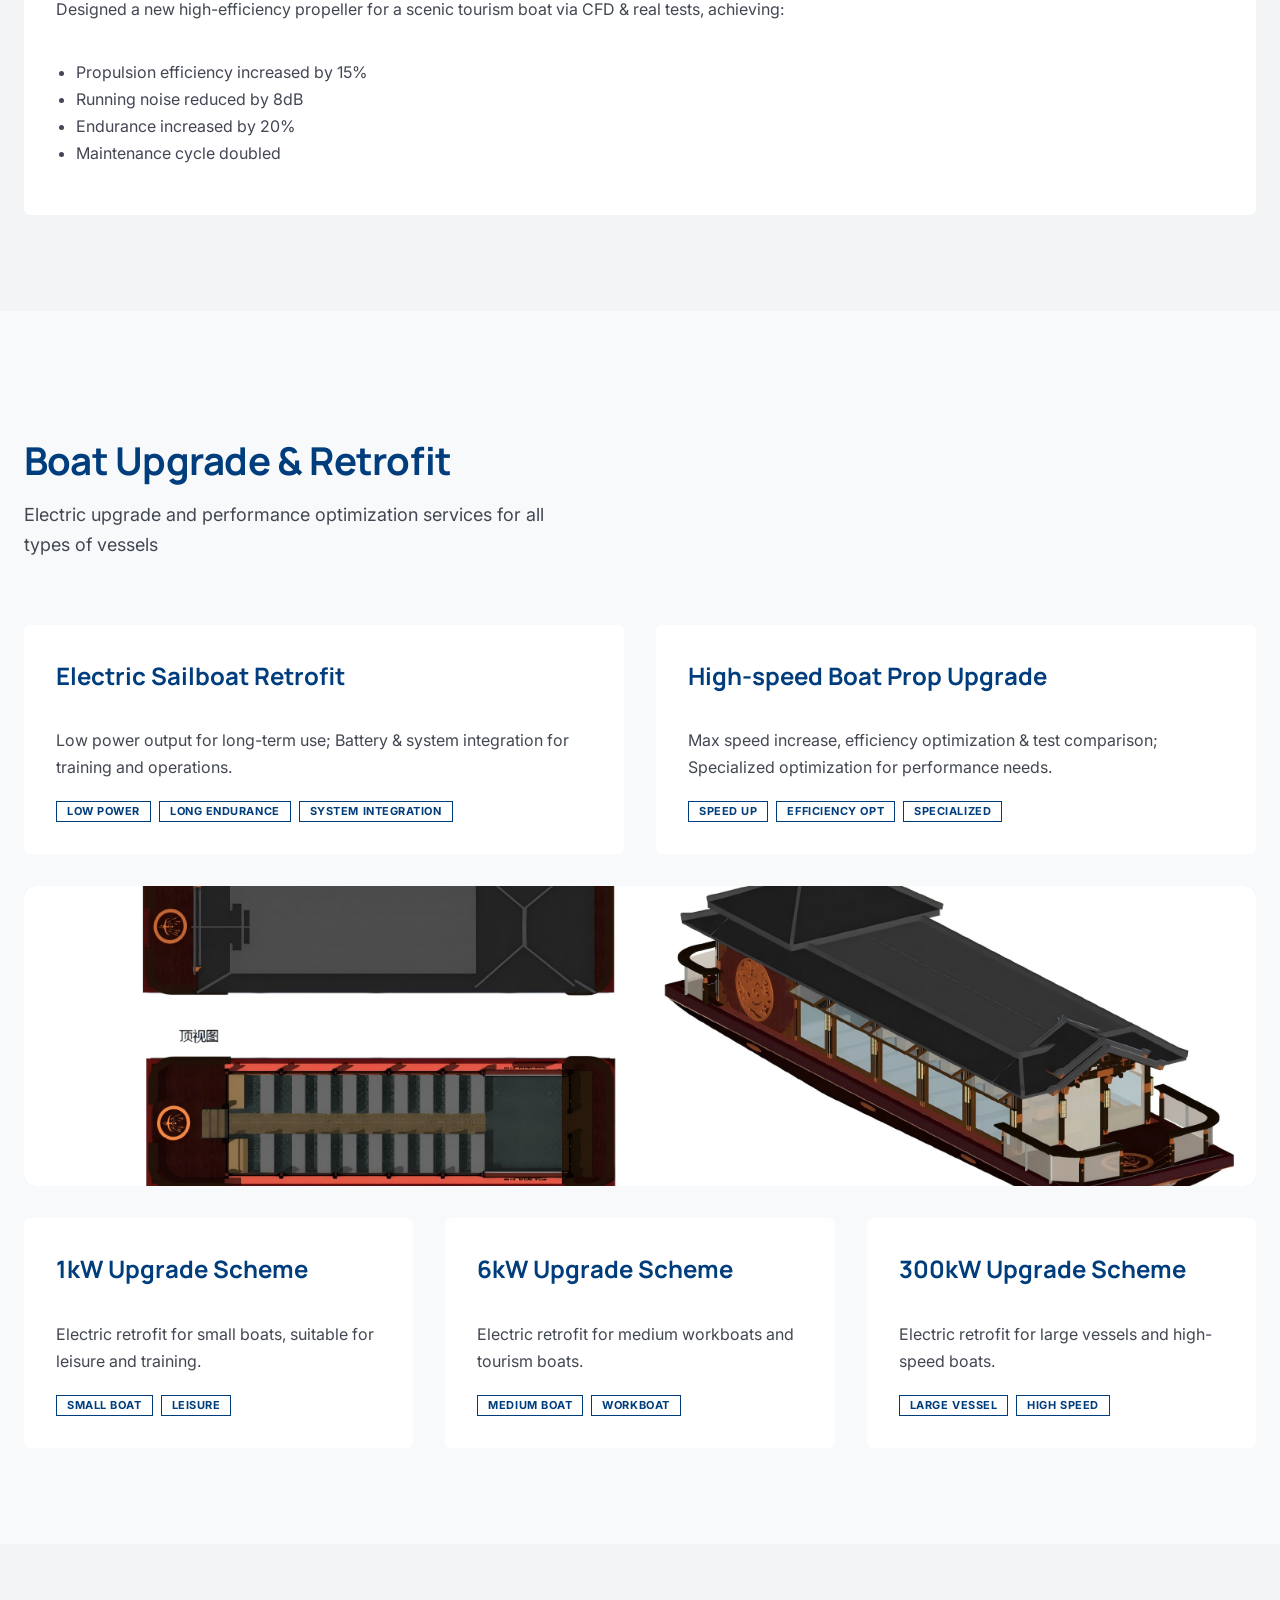
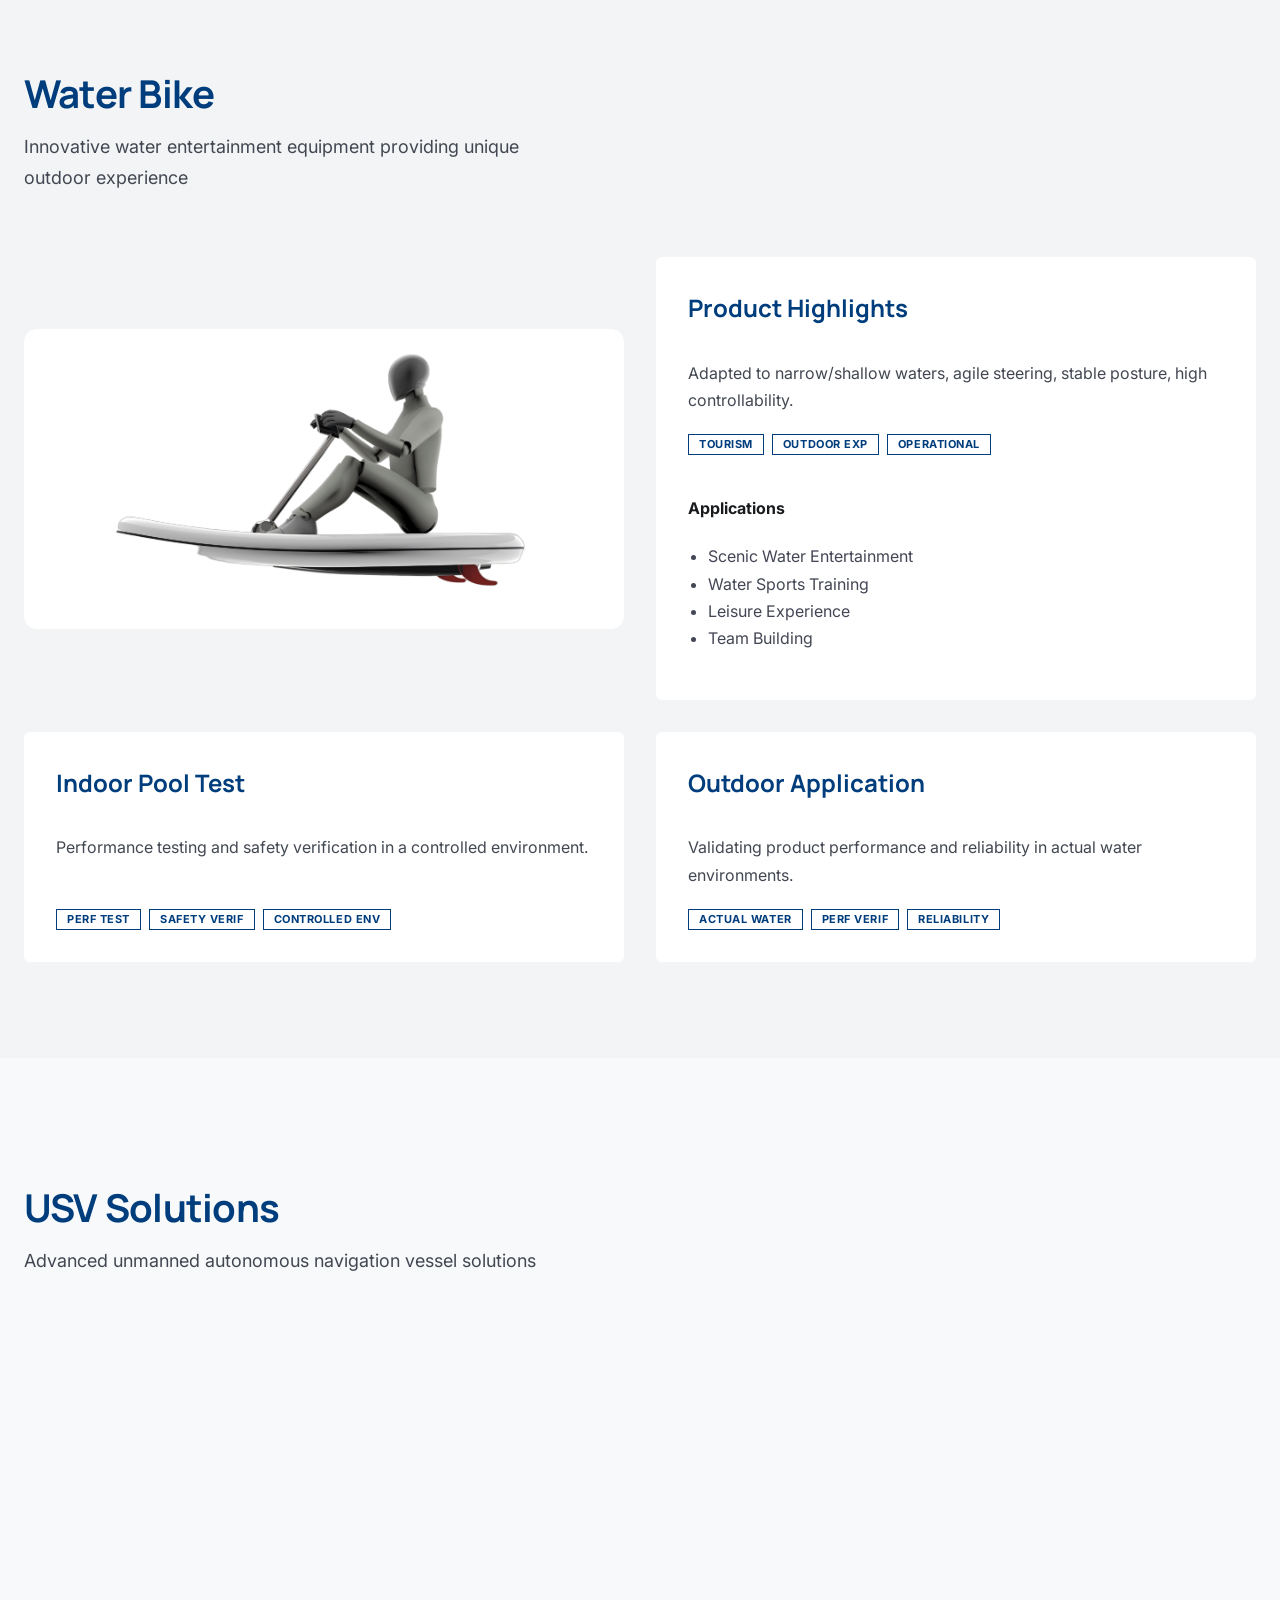
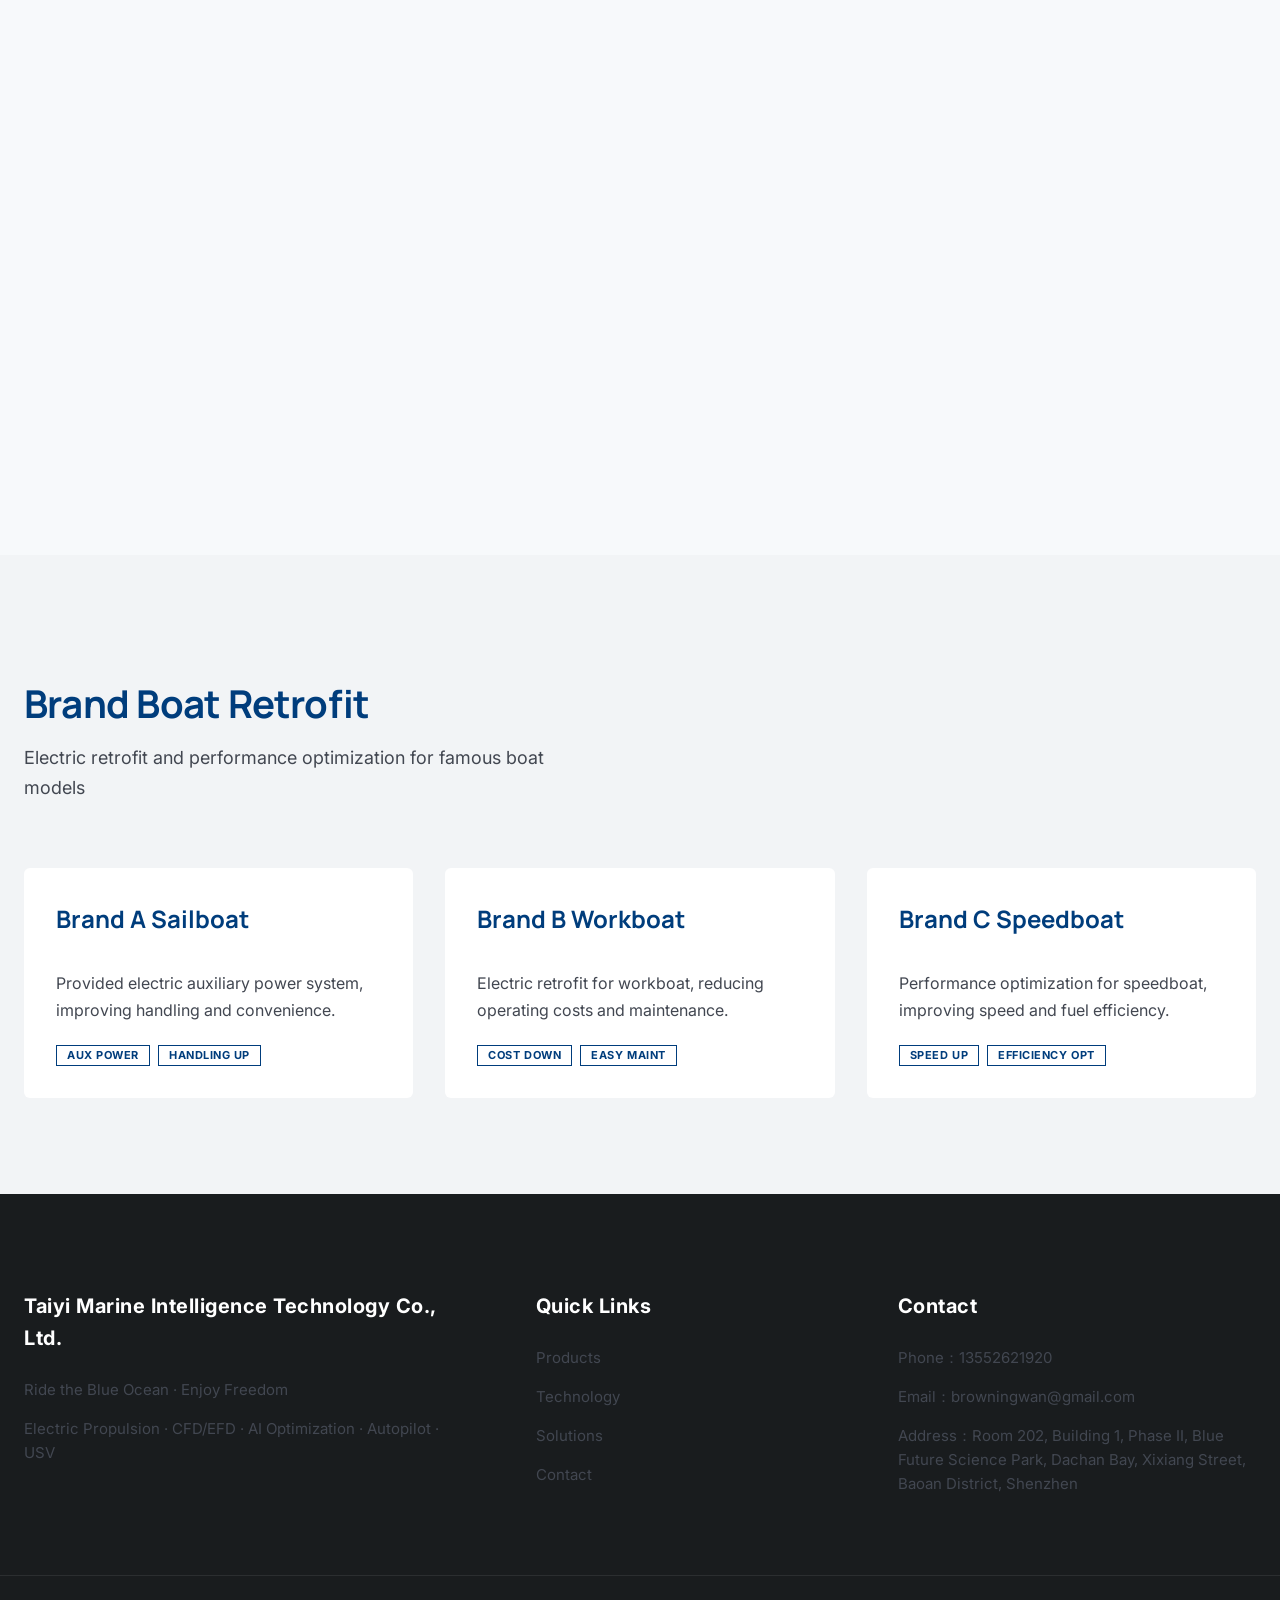
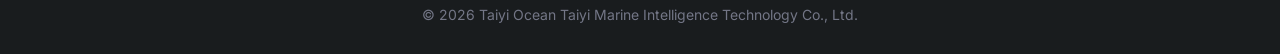
==== commit 968a65d1: "refactor: redesign homepage and technology page with industrial minimalism - Adopt product page's in" ====
--- a/cases.html
+++ b/cases.html
@@ -13,10 +13,10 @@
   <div class="wrap">
     <a class="brand" href="index.html" data-nav>
       <span>
-        <img src="assets/images/logo.png" alt="TAIYI MARINE" style="width: auto; height: 30px; object-fit: cover;">
-      </span> 
+        <img src="assets/images/logo.png" alt="TAIYI MARINE" class="brand-logo-img">
+      </span>
       <span>
-        <img src="assets/images/company-name.png" alt="TAIYI MARINE" style="width: auto; height: 30px; object-fit: cover;">
+        <img src="assets/images/company-name.png" alt="TAIYI MARINE" class="brand-logo-img">
       </span>
 
     </a>
@@ -99,25 +99,25 @@
         </div>
       </div>
 
-      <div class="grid2" style="margin-top:32px">
+      <div class="grid2 mt-8">
         <div class="media reveal">
           <div class="media-placeholder">
-            <img src="assets/images/螺旋桨.jpg" 
-                 alt="螺旋桨设计" style="width: 100%; height: 100%; object-fit: cover;">
+            <img src="assets/images/螺旋桨.jpg"
+                 alt="螺旋桨设计" class="img-fill">
           </div>
         </div>
         <div class="media reveal">
           <div class="media-placeholder">
-            <img src="assets/images/CFD.png" 
-                 alt="CFD分析" style="width: 100%; height: 100%; object-fit: cover;">
-          </div>
-        </div>
-      </div>
-
-      <div class="card reveal" style="margin-top:32px">
+            <img src="assets/images/CFD.png"
+                 alt="CFD分析" class="img-fill">
+          </div>
+        </div>
+      </div>
+
+      <div class="card reveal mt-8">
         <h3 data-translate="cases-design-4">典型案例：某文旅船螺旋桨优化</h3>
         <p data-translate="cases-design-4-desc">通过CFD分析和实船测试，为某景区文旅船设计新型高效螺旋桨，实现以下效果：</p>
-        <ul style="color:var(--text-muted);line-height:1.7;padding-left:20px;">
+        <ul class="text-muted leading-normal list-disc">
           <li data-translate="cases-design-4-effect-1">推进效率提升15%</li>
           <li data-translate="cases-design-4-effect-2">运行噪音降低8分贝</li>
           <li data-translate="cases-design-4-effect-3">续航时间延长20%</li>
@@ -156,14 +156,14 @@
         </div>
       </div>
 
-      <div class="media reveal" style="margin-top:32px">
+      <div class="media reveal mt-8">
         <div class="media-placeholder">
-          <img src="assets/images/船体设计.png" 
-               alt="船舶改造" style="width: 100%; height: 100%; object-fit: cover;">
-        </div>
-      </div>
-
-      <div class="grid3" style="margin-top:32px">
+          <img src="assets/images/船体设计.png"
+               alt="船舶改造" class="img-fill">
+        </div>
+      </div>
+
+      <div class="grid3 mt-8">
         <div class="card reveal">
           <h3 data-translate="cases-upgrade-3">1kW升级方案</h3>
           <p data-translate="cases-upgrade-3-desc">小型船舶电动化改造，适用于休闲船和训练船。</p>
@@ -202,8 +202,8 @@
       <div class="grid2">
         <div class="media reveal">
           <div class="media-placeholder">
-            <img src="assets/images/水上自行车.png" 
-                 alt="水上自行车" style="width: 100%; height: 100%; object-fit: cover;">
+            <img src="assets/images/水上自行车.png"
+                 alt="水上自行车" class="img-fill">
           </div>
         </div>
         <div class="card reveal">
@@ -214,9 +214,9 @@
             <span class="badge" data-translate="cases-bike-1-badge-2">户外体验</span>
             <span class="badge" data-translate="cases-bike-1-badge-3">可运营</span>
           </div>
-          <div style="margin-top:20px;">
+          <div class="mt-5">
             <h4 data-translate="cases-bike-2">应用场景</h4>
-            <ul style="color:var(--text-muted);line-height:1.7;padding-left:20px;">
+            <ul class="text-muted leading-normal list-disc">
               <li data-translate="cases-bike-2-scenario-1">景区水上娱乐项目</li>
               <li data-translate="cases-bike-2-scenario-2">水上运动培训</li>
               <li data-translate="cases-bike-2-scenario-3">水上休闲体验</li>
@@ -226,7 +226,7 @@
         </div>
       </div>
 
-      <div class="grid2" style="margin-top:32px">
+      <div class="grid2 mt-8">
         <div class="card reveal">
           <h3 data-translate="cases-bike-3">室内泳池测试</h3>
           <p data-translate="cases-bike-3-desc">在受控环境中进行性能测试和安全验证。</p>
@@ -287,11 +287,11 @@
         </div>
       </div>
 
-      <div class="grid2" style="margin-top:32px">
+      <div class="grid2 mt-8">
         <div class="media reveal">
           <div class="media-placeholder">
-            <img src="assets/images/无人船.png" 
-                 alt="无人船展示" style="width: 100%; height: 100%; object-fit: cover;">
+            <img src="assets/images/无人船.png"
+                 alt="无人船展示" class="img-fill">
           </div>
         </div>
         <div class="card reveal">
@@ -302,11 +302,11 @@
             <span class="badge" data-translate="cases-usv-4-badge-2">高稳定性</span>
             <span class="badge" data-translate="cases-usv-4-badge-3">复杂水域</span>
           </div>
-          <p style="margin-top:16px;" data-translate="cases-usv-5">成功应用于某水域巡检项目，实现24小时不间断监测。</p>
-        </div>
-      </div>
-
-      <div style="margin-top:32px; text-align: center;" class="reveal">
+          <p class="mt-4" data-translate="cases-usv-5">成功应用于某水域巡检项目，实现24小时不间断监测。</p>
+        </div>
+      </div>
+
+      <div class="reveal mt-8 text-center">
         <a class="btn primary" href="contact.html" data-nav data-translate="btn-get-quote">获取定制方案</a>
       </div>
     </div>
--- a/assets/styles.css
+++ b/assets/styles.css
@@ -1,7 +1,33 @@
 /* ================== 太一海洋 - 全局样式表 ================== */
 
+@import url('https://fonts.googleapis.com/css2?family=Inter:wght@300;400;500;600&family=Manrope:wght@400;600;700;800&display=swap');
+
 :root {
-  /* --- 品牌色系定义 --- */
+  /* --- 工业极简设计系统 --- */
+  --primary: #003d7c;
+  --primary-container: #0054a6;
+  --on-primary: #ffffff;
+  --on-primary-container: #c9d4ff;
+  --secondary: #4a5c91;
+  --secondary-container: #b0c2fd;
+  --on-secondary-container: #3c4f82;
+  --surface: #f7f9fb;
+  --surface-bright: #f7f9fb;
+  --surface-dim: #d9d9e4;
+  --surface-container-lowest: #ffffff;
+  --surface-container-low: #f2f4f6;
+  --surface-container: #e8ecf1;
+  --surface-container-high: #e0e4ea;
+  --surface-container-highest: #d5dce4;
+  --surface-variant: #e1e2ed;
+  --on-surface: #191c1e;
+  --on-surface-variant: #424751;
+  --outline: #737686;
+  --outline-variant: #c2c6d3;
+  --background: #f7f9fb;
+  --on-background: #191c1e;
+
+  /* --- 品牌色系定义 (兼容旧版) --- */
   --blue-950: #020617;
   --blue-900: #0f172a;
   --blue-800: #1e3a8a;
@@ -13,19 +39,77 @@
   --blue-50: #f8fafc;
 
   /* --- 功能配色 --- */
-  --table-head-bg: #172554; /* 表头深蓝色 */
-  --text-main: #1e293b;     /* 主要文字色 */
-  --text-muted: #64748b;    /* 次要/弱化文字色 */
-  --text-light: #94a3b8;    /* 浅色文字(用于深底) */
+  --table-head-bg: #172554;
+  --text-main: #191b23;
+  --text-muted: #434654;
+  --text-light: #737686;
   --white: #ffffff;
 
-  /* --- 阴影与圆角 --- */
-  --shadow-sm: 0 1px 2px 0 rgba(0,0,0,0.05);
-  --shadow-md: 0 4px 6px -1px rgba(0,0,0,0.1), 0 2px 4px -1px rgba(0,0,0,0.06);
-  --shadow-lg: 0 10px 15px -3px rgba(0,0,0,0.1), 0 4px 6px -2px rgba(0,0,0,0.05);
-  --shadow-card: 0 20px 25px -5px rgba(0,0,0,0.1), 0 10px 10px -5px rgba(0,0,0,0.04);
-  --shadow-hover: 0 25px 50px -12px rgba(0, 0, 0, 0.25);
-  --radius: 12px;
+  /* --- 语义化颜色别名 (方便换肤) --- */
+  --nav-bg: rgba(250, 248, 255, 0.8);
+  --nav-bg-scroll: rgba(250, 248, 255, 0.95);
+  --nav-border: rgba(0, 0, 0, 0.03);
+  --border-subtle: rgba(0, 0, 0, 0.03);
+  --border-light: rgba(0, 0, 0, 0.05);
+  --glass-bg: rgba(255, 255, 255, 0.7);
+  --glass-border: rgba(255, 255, 255, 0.3);
+  --footer-border-color: rgba(255, 255, 255, 0.1);
+  --footer-text-dim: rgba(255, 255, 255, 0.4);
+  --tint-5: rgba(0, 61, 162, 0.05);
+  --tint-10: rgba(0, 61, 162, 0.08);
+  --tint-15: rgba(0, 61, 162, 0.12);
+  --tint-20: rgba(0, 61, 162, 0.15);
+  --primary-10: rgba(0, 61, 162, 0.1);
+  --primary-20: rgba(0, 61, 162, 0.15);
+  --shadow-primary: 0 4px 12px rgba(0, 61, 162, 0.25);
+  --shadow-primary-hover: 0 8px 24px rgba(0, 61, 162, 0.35);
+  --shadow-mobile-menu: 0 10px 20px rgba(0, 0, 0, 0.08);
+  --shadow-step: 0 4px 12px rgba(0, 61, 162, 0.2);
+
+  /* --- 阴影与圆角（工业极简：小圆角、弱阴影） --- */
+  --shadow-sm: 0 1px 2px 0 rgba(0,0,0,0.03);
+  --shadow-md: 0 2px 4px rgba(0,0,0,0.04);
+  --shadow-lg: 0 4px 8px rgba(0,0,0,0.04);
+  --shadow-card: none;
+  --shadow-hover: 0 8px 24px rgba(0, 61, 124, 0.06);
+  --shadow-blue: none;
+  --radius-xs: 2px;
+  --radius-sm: 4px;
+  --radius: 6px;
+  --radius-lg: 8px;
+  --radius-xl: 12px;
+  --radius-2xl: 16px;
+  --radius-pill: 50px;
+
+  /* --- 间距系统 --- */
+  --space-1: 4px;
+  --space-2: 8px;
+  --space-3: 12px;
+  --space-4: 16px;
+  --space-5: 20px;
+  --space-6: 24px;
+  --space-7: 28px;
+  --space-8: 32px;
+  --space-10: 40px;
+  --space-12: 48px;
+  --space-14: 56px;
+  --space-16: 64px;
+  --space-20: 80px;
+  --space-24: 96px;
+  --space-25: 100px;
+
+  /* --- 字体系统 (流体排版) --- */
+  --text-2xs: 12px;
+  --text-xs: 14px;
+  --text-sm: 15px;
+  --text-base: clamp(16px, 1.5vw, 18px);
+  --text-lg: clamp(16px, 2vw, 20px);
+  --text-xl: clamp(18px, 2.5vw, 24px);
+  --text-2xl: clamp(20px, 3vw, 28px);
+  --text-3xl: clamp(24px, 4vw, 32px);
+  --text-4xl: clamp(28px, 5vw, 40px);
+  --text-hero: clamp(2.5rem, 5vw, 4rem);
+  --text-lead: clamp(1.125rem, 3vw, 1.75rem);
 
   /* --- 布局变量 --- */
   --max-w: 1280px;
@@ -39,251 +123,392 @@
 body {
   margin: 0;
   font-family: "Inter", "PingFang SC", "Microsoft YaHei", "Helvetica Neue", Arial, sans-serif;
-  color: var(--text-main);
-  background-color: var(--white);
+  color: var(--on-surface);
+  background-color: var(--surface);
   line-height: 1.6;
-  padding-top: var(--nav-height); /* 给固定导航栏留空 */
+  padding-top: var(--nav-height);
   opacity: 0;
-  transition: opacity 0.5s ease; /* 页面淡入效果 */
+  transition: opacity 0.5s ease;
 }
 body.fade-in { opacity: 1; }
 a { color: inherit; text-decoration: none; transition: color 0.2s; }
 img { max-width: 100%; display: block; height: auto; object-fit: cover; }
 
+/* 字体工具类 */
+.font-headline { font-family: "Manrope", "PingFang SC", "Microsoft YaHei", sans-serif; }
+.font-body { font-family: "Inter", "PingFang SC", "Microsoft YaHei", sans-serif; }
+
 /* ================== 导航栏 ================== */
 .nav {
-  position: fixed; 
-  top: 0; 
-  left: 0; 
+  position: fixed;
+  top: 0;
+  left: 0;
   right: 0;
   height: var(--nav-height);
   z-index: 1000;
-  background: rgba(255, 255, 255, 0.9);
-  backdrop-filter: blur(12px);
-  border-bottom: 1px solid rgba(0,0,0,0.05);
-  box-shadow: var(--shadow-sm);
+  background: var(--nav-bg);
+  backdrop-filter: blur(20px);
+  -webkit-backdrop-filter: blur(20px);
+  border-bottom: none;
+  box-shadow: none;
   transition: var(--transition);
 }
-/* 滚动时导航栏样式变化 */
 .nav.scrolled {
-  background: rgba(255, 255, 255, 0.95);
+  background: var(--nav-bg-scroll);
   box-shadow: var(--shadow-md);
 }
 
-/* 导航栏容器 - 使用Grid布局实现完美居中 */
 .nav .wrap {
   height: 100%;
   max-width: var(--max-w);
   margin: 0 auto;
-  padding: 0 24px;
+  padding: 0 var(--space-6);
   display: grid;
-  grid-template-columns: 1fr auto 1fr; /* 三列布局 */
-  align-items: center;
-}
-
-/* 品牌Logo - 左侧 */
+  grid-template-columns: 1fr auto 1fr;
+  align-items: center;
+}
+
 .brand {
   display: flex;
   align-items: center;
   gap: 10px;
   font-size: 1.5rem;
   font-weight: 800;
-  color: var(--blue-700);
+  color: var(--primary);
   letter-spacing: -0.5px;
-  justify-self: start; /* 左对齐 */
-}
-
-/* 品牌Logo中的图片样式 */
+  justify-self: start;
+}
+
 .brand img {
-  height: 50px; /* 根据实际logo调整高度 */
+  height: 50px;
   width: auto;
   object-fit: contain;
 }
 
-/* 导航链接 - 居中 */
+.brand-logo-img {
+  width: auto;
+  height: 30px;
+  object-fit: cover;
+}
+
 .navlinks {
   display: flex;
-  gap: 24px;
-  justify-self: center; /* 居中 */
-}
-
-.navlinks a { 
-  font-weight: 600; 
-  font-size: 15px; 
-  color: var(--text-main); 
-  position: relative; 
-  cursor: pointer; 
-  transition: var(--transition); 
-}
-.navlinks a:hover, .navlinks a.active { color: var(--blue-600); }
-.navlinks a::after { 
-  content:''; 
-  position: absolute; 
-  bottom: -4px; 
-  left: 0; 
-  width: 0; 
-  height: 2px; 
-  background: var(--blue-600); 
-  transition: width 0.3s; 
+  gap: var(--space-6);
+  justify-self: center;
+}
+
+.navlinks a {
+  font-family: "Manrope", "PingFang SC", "Microsoft YaHei", sans-serif;
+  font-weight: 700;
+  font-size: var(--text-xs);
+  color: var(--on-surface-variant);
+  position: relative;
+  cursor: pointer;
+  transition: var(--transition);
+  letter-spacing: -0.01em;
+}
+.navlinks a:hover, .navlinks a.active { color: var(--primary); }
+.navlinks a::after {
+  content:'';
+  position: absolute;
+  bottom: -4px;
+  left: 0;
+  width: 0;
+  height: 2px;
+  background: var(--primary);
+  transition: width 0.3s;
 }
 .navlinks a:hover::after, .navlinks a.active::after { width: 100%; }
 
-/* 右侧功能区域 */
 .navcta {
   display: flex;
   align-items: center;
-  gap: 16px;
-  justify-self: end; /* 右对齐 */
-}
-
-/* 语言切换 */
-.lang-switcher { 
-  display: flex; 
-  align-items: center; 
-  gap: 8px; 
-}
-.lang-btn { 
-  padding: 6px 12px; 
-  border-radius: 20px; 
-  font-size: 13px; 
-  font-weight: 600; 
-  cursor: pointer; 
-  border: 2px solid transparent; 
-  background: transparent; 
-  color: var(--text-muted); 
-}
-.lang-btn.active { 
-  background: var(--blue-600); 
-  color: white; 
-  border-color: var(--blue-600); 
-}
-.lang-btn:hover:not(.active) { 
-  color: var(--blue-600); 
-  border-color: var(--blue-300); 
-}
-
-/* 移动端菜单按钮 */
-.burger { 
-  display: none; 
-  background: transparent; 
-  border: none; 
-  cursor: pointer; 
-  padding: 10px; 
-}
-
-/* 移动端下拉菜单 */
-.mobile { 
-  display: none; 
-  position: fixed; 
-  top: var(--nav-height); 
-  left: 0; 
-  right: 0; 
-  background: white; 
-  padding: 20px; 
-  box-shadow: 0 10px 20px rgba(0,0,0,0.1); 
-  z-index: 999; 
+  gap: var(--space-4);
+  justify-self: end;
+}
+
+.lang-switcher {
+  display: flex;
+  align-items: center;
+  gap: var(--space-2);
+}
+.lang-btn {
+  padding: 6px var(--space-3);
+  border-radius: 20px;
+  font-size: var(--text-2xs);
+  font-weight: 600;
+  cursor: pointer;
+  border: 2px solid transparent;
+  background: transparent;
+  color: var(--text-muted);
+}
+.lang-btn.active {
+  background: linear-gradient(135deg, var(--primary) 0%, var(--primary-container) 100%);
+  color: var(--white);
+  border-color: var(--primary);
+}
+.lang-btn:hover:not(.active) {
+  color: var(--primary);
+  border-color: var(--outline-variant);
+}
+
+.burger {
+  display: none;
+  background: transparent;
+  border: none;
+  cursor: pointer;
+  padding: 10px;
+}
+
+.mobile {
+  display: none;
+  position: fixed;
+  top: var(--nav-height);
+  left: 0;
+  right: 0;
+  background: var(--white);
+  padding: var(--space-5);
+  box-shadow: var(--shadow-mobile-menu);
+  z-index: 999;
 }
 .mobile.open { display: block; }
-.mobile .row { 
-  display: flex; 
-  flex-direction: column; 
-  gap: 16px; 
-  max-width: var(--max-w); 
-  margin: 0 auto; 
-}
-.mobile a { 
-  padding: 12px 0; 
-  border-bottom: 1px solid var(--blue-100); 
-  font-weight: 600; 
+.mobile .row {
+  display: flex;
+  flex-direction: column;
+  gap: var(--space-4);
+  max-width: var(--max-w);
+  margin: 0 auto;
+}
+.mobile a {
+  padding: var(--space-3) 0;
+  border-bottom: 1px solid var(--surface-container);
+  font-weight: 600;
 }
 
 /* ================== 通用布局组件 ================== */
-.container { max-width: var(--max-w); margin: 0 auto; padding: 0 24px; }
-.grid { display: grid; gap: 32px; }
-.grid2 { display: grid; grid-template-columns: repeat(2, 1fr); gap: 32px; }
-.grid3 { display: grid; grid-template-columns: repeat(3, 1fr); gap: 32px; }
+.container { max-width: var(--max-w); margin: 0 auto; padding: 0 var(--space-6); }
+.grid { display: grid; gap: var(--space-8); }
+.grid2 { display: grid; grid-template-columns: repeat(2, 1fr); gap: var(--space-8); }
+.grid3 { display: grid; grid-template-columns: repeat(3, 1fr); gap: var(--space-8); }
 
 /* Section区块 */
-.section { padding: 100px 0; }
-.section.alt { background-color: var(--blue-50); }
-.header { margin-bottom: 60px; text-align: center; }
-.header h2 { font-size: 36px; color: var(--blue-900); margin-bottom: 16px; font-weight: 800; }
-.header p { font-size: 18px; color: var(--text-muted); max-width: 700px; margin: 0 auto; }
-
-/* Hero Banner */
+.section { padding: var(--space-24) 0; }
+.section.alt { background-color: var(--surface-container-low); }
+.header { margin-bottom: var(--space-16); text-align: left; }
+.header h2 {
+    font-family: "Manrope", "PingFang SC", "Microsoft YaHei", sans-serif;
+    font-size: clamp(1.75rem, 3vw, 2.5rem);
+    color: var(--primary);
+    margin-bottom: var(--space-4);
+    font-weight: 700;
+    letter-spacing: -0.02em;
+    line-height: 1.15;
+}
+.header p { font-size: var(--text-base); color: var(--on-surface-variant); max-width: 560px; margin: 0; line-height: 1.7; }
+
+/* Kicker 标签 */
+.kicker {
+    font-family: "Inter", "PingFang SC", sans-serif;
+    font-size: 11px;
+    font-weight: 700;
+    letter-spacing: 0.25em;
+    text-transform: uppercase;
+    color: var(--primary);
+    margin-bottom: var(--space-4);
+    display: block;
+}
+
+/* Section 分隔线 */
+.section-divider {
+    width: 40px;
+    height: 2px;
+    background: var(--primary);
+    margin: var(--space-4) 0 var(--space-8);
+}
+
+/* Hero Banner - 工业极简风 */
 .hero {
-    min-height: 90vh;
-    background: linear-gradient(rgba(15, 23, 42, 0.6), rgba(15, 23, 42, 0.8)),
-                url("../assets/images/index.jpg") no-repeat center/cover;
+    position: relative;
+    width: 100%;
+    min-height: 70vh;
+    display: flex;
+    align-items: flex-end;
+    overflow: hidden;
+    background: var(--surface);
+}
+.hero__bg {
+    position: absolute;
+    inset: 0;
+    z-index: 0;
+}
+.hero__bg img {
+    width: 100%;
+    height: 100%;
+    object-fit: cover;
+    filter: grayscale(30%);
+}
+.hero__bg::after {
+    content: '';
+    position: absolute;
+    inset: 0;
+    background: linear-gradient(to top, rgba(0, 61, 124, 0.88) 0%, rgba(0, 61, 124, 0.4) 50%, rgba(0, 61, 124, 0.15) 100%);
+}
+.hero__content {
+    position: relative;
+    z-index: 1;
+    max-width: 1280px;
+    margin: 0 auto;
+    padding: 120px 48px 80px;
+    width: 100%;
+    display: grid;
+    grid-template-columns: 2fr 1fr;
+    gap: 64px;
+    align-items: end;
+}
+.hero__kicker {
+    font-family: "Inter", "PingFang SC", sans-serif;
+    font-size: 12px;
+    font-weight: 600;
+    letter-spacing: 0.3em;
+    text-transform: uppercase;
+    color: rgba(255,255,255,0.7);
+    margin-bottom: 16px;
+    display: block;
+}
+.hero h1 {
+    font-family: "Manrope", "PingFang SC", "Microsoft YaHei", sans-serif;
+    font-size: clamp(2.5rem, 5vw, 4.5rem);
+    font-weight: 800;
+    color: #fff;
+    line-height: 1.05;
+    letter-spacing: -0.02em;
+    margin: 0 0 var(--space-6);
+}
+.hero__desc {
+    font-size: 16px;
+    line-height: 1.7;
+    color: rgba(255,255,255,0.85);
+    border-left: 2px solid rgba(255,255,255,0.5);
+    padding-left: 28px;
+    margin: 0;
+}
+.actions { display: flex; gap: var(--space-4); margin-top: var(--space-8); flex-wrap: wrap; }
+
+/* 按钮样式 */
+.btn { display: inline-flex; align-items: center; justify-content: center; padding: var(--space-3) var(--space-8); border-radius: var(--radius); font-weight: 700; cursor: pointer; transition: var(--transition); font-size: var(--text-sm); border: none; text-decoration: none; font-family: "Manrope", "PingFang SC", sans-serif; letter-spacing: 0.02em; }
+.btn.primary {
+  background: var(--primary);
+  color: var(--on-primary);
+}
+.btn.primary:hover { background: var(--primary-container); transform: translateY(-1px); }
+.btn.ghost {
+  background: transparent;
+  color: var(--on-surface);
+  border: 1px solid var(--outline-variant);
+}
+.btn.ghost:hover { background: var(--surface-container-high); border-color: var(--outline); }
+
+/* 渐变文字 */
+.text-gradient {
+  background: linear-gradient(135deg, var(--primary) 0%, var(--primary-container) 100%);
+  -webkit-background-clip: text;
+  -webkit-text-fill-color: transparent;
+  background-clip: text;
+}
+
+/* ================== 卡片（工业极简） ================== */
+.card {
+  background: var(--surface-container-lowest);
+  border-radius: var(--radius);
+  padding: var(--space-8);
+  transition: var(--transition);
+  border: none;
+  height: 100%;
+  display: flex;
+  flex-direction: column;
+}
+.card:hover { background: var(--surface); }
+.card h3 {
+    margin-top: 0;
+    color: var(--primary);
+    font-size: var(--text-xl);
+    margin-bottom: var(--space-4);
+    font-family: "Manrope", "PingFang SC", "Microsoft YaHei", sans-serif;
+    font-weight: 700;
+}
+.card p { color: var(--on-surface-variant); line-height: 1.7; margin-bottom: var(--space-5); flex-grow: 1; }
+
+/* 图标卡片 */
+.card-icon {
+    width: 40px;
+    height: 40px;
+    border-radius: var(--radius-sm);
+    background: rgba(0, 61, 124, 0.06);
     display: flex;
     align-items: center;
     justify-content: center;
-    text-align: center;
-    color: var(--white);
+    margin-bottom: var(--space-5);
+    color: var(--primary);
+    flex-shrink: 0;
+}
+.card-icon svg {
+    width: 20px;
+    height: 20px;
+    stroke: currentColor;
+    fill: none;
+    stroke-width: 2;
+    stroke-linecap: round;
+    stroke-linejoin: round;
+}
+
+/* 极简卡片（用于技术优势） */
+.card-glow {
     position: relative;
-}
-.hero h1 { font-size: 4rem; margin-bottom: 1rem; line-height: 1.1; font-weight: 800; }
-.hero p { font-size: 1.5rem; font-weight: 300; margin-bottom: 2rem; opacity: 0.9; }
-.heroCard { background: rgba(255, 255, 255, 0.1); backdrop-filter: blur(10px); border-radius: var(--radius); padding: 2rem; border: 1px solid rgba(255, 255, 255, 0.2); }
-.stats { display: grid; gap: 24px; }
-.stat { display: flex; flex-direction: column; gap: 8px; }
-.stat b { font-size: 1.1rem; color: var(--blue-300); }
-.stat span { font-size: 0.9rem; opacity: 0.8; }
-.kicker { font-size: 14px; font-weight: 700; color: var(--blue-600); text-transform: uppercase; letter-spacing: 2px; margin-bottom: 16px; }
-.pills { display: flex; gap: 12px; flex-wrap: wrap; justify-content: center; margin-top: 24px; }
-.pill { padding: 8px 16px; background: rgba(37, 99, 235, 0.1); color: var(--blue-600); border-radius: 20px; font-size: 14px; font-weight: 600; border: 1px solid rgba(37, 99, 235, 0.2); }
-.actions { display: flex; gap: 16px; justify-content: center; margin-top: 32px; flex-wrap: wrap; }
-
-/* 按钮样式 */
-.btn { display: inline-flex; align-items: center; justify-content: center; padding: 12px 32px; border-radius: 50px; font-weight: 600; cursor: pointer; transition: var(--transition); font-size: 15px; border: none; text-decoration: none; }
-.btn.primary { background: var(--blue-600); color: white; box-shadow: 0 4px 12px rgba(37, 99, 235, 0.3); }
-.btn.primary:hover { background: var(--blue-700); transform: translateY(-2px); box-shadow: 0 8px 20px rgba(37, 99, 235, 0.4); }
-.btn.ghost { background: transparent; color: var(--blue-600); border: 2px solid var(--blue-600); }
-.btn.ghost:hover { background: var(--blue-600); color: white; transform: translateY(-2px); }
-
-/* ================== 卡片增强版 (带图片) ================== */
-.card { 
-  background: white; 
-  border-radius: var(--radius); 
-  padding: 32px; 
-  box-shadow: var(--shadow-md); 
-  transition: var(--transition); 
-  border: 1px solid rgba(0,0,0,0.03); 
-  height: 100%; 
-  display: flex; 
-  flex-direction: column; 
-}
-.card:hover { transform: translateY(-8px); box-shadow: var(--shadow-card); }
-.card h3 { margin-top: 0; color: var(--blue-900); font-size: 22px; margin-bottom: 16px; }
-.card p { color: var(--text-muted); line-height: 1.7; margin-bottom: 20px; flex-grow: 1; }
+    background: var(--surface-container-lowest);
+    border-radius: var(--radius);
+    padding: var(--space-8);
+    transition: var(--transition);
+    height: 100%;
+    display: flex;
+    flex-direction: column;
+    justify-content: space-between;
+}
+.card-glow:hover {
+    background: var(--surface);
+}
+
+/* 案例卡片图片 hover 放大 */
+.card:hover img[style*="transition"] {
+    transform: scale(1.08);
+}
 
 /* 卡片内部图片容器 */
-.card-img-container { 
-  width: 100%; 
-  height: 200px; 
-  border-radius: 8px; 
-  overflow: hidden; 
-  margin-bottom: 20px; 
-  background: #f1f5f9; 
-  flex-shrink: 0; 
+.card-img-container {
+  width: 100%;
+  height: 200px;
+  border-radius: var(--radius-sm);
+  overflow: hidden;
+  margin-bottom: var(--space-5);
+  background: var(--blue-100);
+  flex-shrink: 0;
 }
 .card-img-container img { width: 100%; height: 100%; object-fit: cover; transition: transform 0.5s ease; }
 .card:hover .card-img-container img { transform: scale(1.05); }
 
 /* 产品页（高性能推进器/整船方案）图片与点击引导增强 */
 .product-showcase-grid .product-image-box {
-  height: 400px; /* 原 200px，约提升 2 倍 */
-  background: #fff;
+  height: 400px;
+  background: var(--white);
 }
 
 .product-showcase-grid {
-  gap: 40px;
+  gap: var(--space-10);
 }
 
 .product-showcase-grid .product-image-box img {
   object-fit: contain;
   object-position: center;
-  background: #fff;
+  background: var(--white);
 }
 
 .product-click-card {
@@ -294,12 +519,12 @@
 
 .card-click-hint {
   position: absolute;
-  right: 24px;
-  bottom: 20px;
+  right: var(--space-6);
+  bottom: var(--space-5);
   display: inline-flex;
   align-items: center;
-  gap: 4px;
-  font-size: 13px;
+  gap: var(--space-1);
+  font-size: var(--text-2xs);
   font-weight: 700;
   color: var(--text-muted);
   background: transparent;
@@ -313,109 +538,236 @@
   color: var(--blue-700);
 }
 
-.badges { display: flex; gap: 8px; flex-wrap: wrap; margin-top: auto; }
-.badge { font-size: 12px; padding: 4px 10px; border-radius: 4px; background: var(--blue-100); color: var(--blue-700); font-weight: 600; }
+.badges { display: flex; gap: var(--space-2); flex-wrap: wrap; margin-top: auto; }
+.badge { font-size: 11px; padding: 4px 10px; font-weight: 700; letter-spacing: 0.05em; text-transform: uppercase; color: var(--primary); border: 1px solid var(--primary); line-height: 1; }
 
 /* 顶部Banner图 */
 .top-page-image { width: 100%; height: 450px; overflow: hidden; position: relative; }
-.top-page-image img { width: 100%; height: 100%; object-fit: cover; }
-.top-page-image::after { content: ''; position: absolute; inset: 0; background: linear-gradient(to bottom, rgba(0,0,0,0.3), transparent); }
+.top-page-image img { width: 100%; height: 100%; object-fit: cover; filter: grayscale(20%); }
+.top-page-image::after { content: ''; position: absolute; inset: 0; background: linear-gradient(to bottom, rgba(0, 61, 124, 0.5) 0%, rgba(0, 61, 124, 0.15) 60%, transparent 100%); }
 
 /* ================== 表格优化 (居中) ================== */
 .table-wrapper { display: flex; justify-content: center; width: 100%; overflow-x: auto; }
-.table { 
-  width: 100%; 
-  max-width: 1000px; 
-  border-collapse: collapse; 
-  background: white; 
-  border-radius: var(--radius); 
-  overflow: hidden; 
-  box-shadow: var(--shadow-md); 
-  margin: 0 auto; 
-}
-.table th { background: var(--table-head-bg); color: white; padding: 16px; text-align: center; font-weight: 600; }
-.table td { padding: 16px; border-bottom: 1px solid var(--blue-100); text-align: center; }
+.table {
+  width: 100%;
+  max-width: 1000px;
+  border-collapse: collapse;
+  background: var(--surface-container-lowest);
+  border-radius: var(--radius-xl);
+  overflow: hidden;
+  box-shadow: var(--shadow-sm);
+  margin: 0 auto;
+}
+.table th { background: var(--primary); color: var(--white); padding: var(--space-4); text-align: center; font-weight: 600; }
+.table td { padding: var(--space-4); border-bottom: 1px solid var(--surface-container); text-align: center; }
 .table tr:last-child td { border-bottom: none; }
-.table tr:hover { background: var(--blue-50); }
+.table tr:hover { background: var(--surface-container-low); }
 
 /* ================== Tab切换 ================== */
-[data-tabs] .tabs { display: flex; gap: 8px; margin-bottom: 24px; border-bottom: 2px solid var(--blue-100); padding-bottom: 8px; }
-.tab { padding: 12px 24px; cursor: pointer; font-weight: 600; color: var(--text-muted); border-radius: 8px; transition: var(--transition); }
-.tab:hover { color: var(--blue-600); background: var(--blue-50); }
-.tab.active { color: var(--blue-600); background: var(--blue-100); }
+[data-tabs] .tabs { display: flex; gap: var(--space-2); margin-bottom: var(--space-6); border-bottom: 2px solid var(--surface-container); padding-bottom: var(--space-2); }
+.tab { padding: var(--space-3) var(--space-6); cursor: pointer; font-weight: 600; color: var(--on-surface-variant); border-radius: var(--radius-sm); transition: var(--transition); font-family: "Manrope", "PingFang SC", sans-serif; }
+.tab:hover { color: var(--primary); background: var(--surface-container-low); }
+.tab.active { color: var(--primary); background: var(--surface-container); }
 .tabpanels .panel { display: none; }
 .tabpanels .panel.active { display: block; animation: fadeIn 0.5s ease-out; }
 
 /* ================== 新闻列表 (左图右文) ================== */
-.news-grid { display: grid; gap: 32px; margin-top: 24px; }
-.news-item { 
-  background: white; 
-  border-radius: var(--radius); 
-  box-shadow: var(--shadow-md); 
-  padding: 32px; 
-  border: 2px solid rgba(93, 161, 255, 0.1); 
-  transition: var(--transition); 
-  display: flex; 
-  align-items: center; 
-  gap: 32px; 
-  text-decoration: none; 
-  color: inherit; 
-}
-.news-item:hover { transform: translateY(-4px); box-shadow: var(--shadow-hover); border-color: var(--blue-300); }
-.news-item:hover h3 { color: var(--blue-700); }
+.news-grid { display: grid; gap: var(--space-8); margin-top: var(--space-6); }
+.news-item {
+  background: var(--surface-container-lowest);
+  border-radius: var(--radius-xl);
+  box-shadow: var(--shadow-sm);
+  padding: var(--space-8);
+  border: none;
+  transition: var(--transition);
+  display: flex;
+  align-items: center;
+  gap: var(--space-8);
+  text-decoration: none;
+  color: inherit;
+}
+.news-item:hover { transform: translateY(-4px); box-shadow: var(--shadow-hover); }
+.news-item:hover h3 { color: var(--primary); }
 
 /* 新闻缩略图 (左侧) */
-.news-thumb { width: 240px; height: 160px; flex-shrink: 0; border-radius: 8px; overflow: hidden; background: #f0f4f8; }
+.news-thumb { width: 240px; height: 160px; flex-shrink: 0; border-radius: var(--radius); overflow: hidden; background: var(--surface-container); }
 .news-thumb img { width: 100%; height: 100%; object-fit: cover; transition: transform 0.5s ease; }
 .news-item:hover .news-thumb img { transform: scale(1.05); }
 
 .news-content { flex: 1; }
-.news-meta { display: flex; align-items: center; gap: 16px; margin-bottom: 16px; color: var(--text-muted); font-size: 14px; }
-.news-date { background: var(--blue-100); padding: 6px 12px; border-radius: 20px; color: var(--blue-800); font-weight: 600; }
-.news-category { background: rgba(93, 161, 255, 0.1); padding: 6px 12px; border-radius: 20px; color: var(--blue-700); font-weight: 600; }
-.news-item h3 { margin: 0 0 12px; color: var(--blue-900); font-size: 22px; line-height: 1.3; }
-.news-excerpt { color: var(--text-muted); line-height: 1.7; margin: 0 0 16px; display: -webkit-box; -webkit-line-clamp: 3; line-clamp: 3; -webkit-box-orient: vertical; overflow: hidden; text-overflow: ellipsis; }
-.news-tags { display: flex; gap: 8px; flex-wrap: wrap; }
-.news-tag { padding: 6px 12px; border-radius: 20px; background: var(--blue-100); color: var(--blue-800); font-size: 12px; font-weight: 600; border: 1px solid rgba(93, 161, 255, 0.15); }
-.news-end-indicator { text-align: center; padding: 30px; color: var(--text-muted); font-size: 14px; border-top: 1px solid var(--blue-100); margin-top: 40px; }
+.news-meta { display: flex; align-items: center; gap: var(--space-4); margin-bottom: var(--space-4); color: var(--on-surface-variant); font-size: var(--text-xs); }
+.news-date { background: var(--surface-container-low); padding: 6px var(--space-3); border-radius: 20px; color: var(--on-surface); font-weight: 600; }
+.news-category { background: var(--tint-10); padding: 6px var(--space-3); border-radius: 20px; color: var(--primary); font-weight: 600; }
+.news-item h3 { margin: 0 0 var(--space-3); color: var(--on-surface); font-size: var(--text-xl); line-height: 1.3; font-family: "Manrope", "PingFang SC", sans-serif; font-weight: 700; }
+.news-excerpt { color: var(--on-surface-variant); line-height: 1.7; margin: 0 0 var(--space-4); display: -webkit-box; -webkit-line-clamp: 3; line-clamp: 3; -webkit-box-orient: vertical; overflow: hidden; text-overflow: ellipsis; }
+.news-tags { display: flex; gap: var(--space-2); flex-wrap: wrap; }
+.news-tag { padding: 6px var(--space-3); border-radius: 20px; background: var(--surface-container-low); color: var(--on-surface-variant); font-size: var(--text-2xs); font-weight: 600; border: none; }
+.news-end-indicator { text-align: center; padding: var(--space-7) var(--space-6); color: var(--on-surface-variant); font-size: var(--text-xs); border-top: 1px solid var(--surface-container); margin-top: var(--space-10); }
 
 /* ================== Contact 页面专用样式 ================== */
-.form { display: grid; gap: 16px; }
+.form { display: grid; gap: var(--space-4); }
 .form-group { display: flex; flex-direction: column; gap: 6px; }
-.form-label { font-weight: 600; color: var(--blue-900); font-size: 14px; }
-.input, .textarea { padding: 14px 16px; border-radius: 12px; border: 2px solid rgba(93, 161, 255, 0.2); background: var(--blue-100); font-family: inherit; font-size: 15px; transition: border-color 0.25s, box-shadow 0.25s; color: var(--text-main); }
-.input:focus, .textarea:focus { outline: none; border-color: var(--blue-600); box-shadow: 0 0 0 3px rgba(93, 161, 255, 0.15); }
+.form-label { font-weight: 600; color: var(--on-surface); font-size: var(--text-xs); }
+.input, .textarea { padding: 14px var(--space-4); border-radius: var(--radius); border: 1.5px solid var(--outline-variant); background: var(--surface-container-low); font-family: inherit; font-size: var(--text-sm); transition: border-color 0.25s, box-shadow 0.25s; color: var(--on-surface); }
+.input:focus, .textarea:focus { outline: none; border-color: var(--primary); box-shadow: 0 0 0 3px var(--tint-15); }
 .textarea { min-height: 120px; resize: vertical; }
 /* 公司信息框 */
-.company-info-container { display: flex; flex-direction: column; gap: 32px; }
-.company-info-section, .follow-section { background: linear-gradient(135deg, var(--blue-100), rgba(93, 161, 255, 0.05)); border-radius: 16px; border: 2px solid rgba(93, 161, 255, 0.1); padding: 28px; height: 100%; display: flex; flex-direction: column; }
-.company-info-section h4, .follow-section h4 { margin-top: 0; color: var(--blue-900); font-size: 20px; margin-bottom: 20px; padding-bottom: 16px; border-bottom: 2px solid rgba(93, 161, 255, 0.15); }
-.contact-item { display: flex; gap: 12px; margin-bottom: 18px; align-items: flex-start; }
-.contact-icon { width: 20px; height: 20px; color: var(--blue-700); flex-shrink: 0; margin-top: 2px; }
-.contact-text strong { color: var(--blue-900); font-weight: 700; }
-.contact-text p { margin: 4px 0 0; color: var(--text-muted); }
+.company-info-container { display: flex; flex-direction: column; gap: var(--space-8); }
+.company-info-section, .follow-section { background: var(--surface-container-lowest); border-radius: var(--radius-xl); border: none; padding: var(--space-7); height: 100%; display: flex; flex-direction: column; box-shadow: var(--shadow-sm); }
+.company-info-section h4, .follow-section h4 { margin-top: 0; color: var(--on-surface); font-size: var(--text-lg); margin-bottom: var(--space-5); padding-bottom: var(--space-4); border-bottom: 1.5px solid var(--surface-container); font-family: "Manrope", "PingFang SC", sans-serif; font-weight: 700; }
+.contact-item { display: flex; gap: var(--space-3); margin-bottom: 18px; align-items: flex-start; }
+.contact-icon { width: 20px; height: 20px; color: var(--primary); flex-shrink: 0; margin-top: 2px; }
+.contact-text strong { color: var(--on-surface); font-weight: 700; }
+.contact-text p { margin: var(--space-1) 0 0; color: var(--on-surface-variant); }
 .follow-section { text-align: center; justify-content: center; }
-.qr-code { width: 160px; height: 160px; margin: 0 auto 20px; background: white; border-radius: 12px; display: grid; place-items: center; border: 2px solid rgba(93, 161, 255, 0.15); }
+.qr-code { width: 160px; height: 160px; margin: 0 auto var(--space-5); background: var(--surface); border-radius: var(--radius); display: grid; place-items: center; border: 1.5px solid var(--surface-container); }
 /* 服务流程步骤 */
-.process-step { text-align: center; padding: 24px 16px; border-radius: 16px; background: white; border: 2px solid rgba(93, 161, 255, 0.1); transition: var(--transition); height: 100%; }
-.process-step:hover { transform: translateY(-4px); border-color: var(--blue-300); }
-.step-number { width: 60px; height: 60px; background: linear-gradient(135deg, var(--blue-700), var(--blue-600)); border-radius: 50%; display: grid; place-items: center; margin: 0 auto 20px; color: white; font-weight: 800; font-size: 24px; box-shadow: 0 4px 12px rgba(26, 107, 199, 0.2); }
-.step-title { margin: 0 0 12px; color: var(--blue-900); font-size: 18px; }
-.step-desc { color: var(--text-muted); font-size: 14px; line-height: 1.6; }
+.process-step { text-align: center; padding: var(--space-6) var(--space-4); border-radius: var(--radius-xl); background: var(--surface-container-lowest); border: none; box-shadow: var(--shadow-sm); transition: var(--transition); height: 100%; }
+.process-step:hover { transform: translateY(-4px); box-shadow: var(--shadow-hover); }
+.step-number { width: 60px; height: 60px; background: linear-gradient(135deg, var(--primary) 0%, var(--primary-container) 100%); border-radius: 50%; display: grid; place-items: center; margin: 0 auto var(--space-5); color: var(--white); font-weight: 800; font-size: var(--text-2xl); box-shadow: var(--shadow-step); }
+.step-title { margin: 0 0 var(--space-3); color: var(--on-surface); font-size: var(--text-base); font-weight: 700; font-family: "Manrope", "PingFang SC", sans-serif; }
+.step-desc { color: var(--on-surface-variant); font-size: var(--text-xs); line-height: 1.6; }
 
 /* ================== 页脚 (三列布局) ================== */
-.footer { background-color: var(--blue-950); color: var(--text-light); padding: 80px 0 30px; margin-top: auto; font-size: 15px; }
-.footer .cols { display: grid; grid-template-columns: 1.5fr 1fr 1.2fr; gap: 60px; max-width: var(--max-w); margin: 0 auto 60px; padding: 0 24px; }
-.footer h4 { color: var(--white); font-size: 18px; margin: 0 0 24px; font-weight: 700; letter-spacing: 0.5px; }
-.footer a { color: var(--text-light); transition: color 0.2s; }
+.footer { background-color: var(--on-surface); color: var(--on-surface-variant); padding: var(--space-24) 0 var(--space-7); margin-top: auto; font-size: var(--text-sm); }
+.footer .cols { display: grid; grid-template-columns: 1.5fr 1fr 1.2fr; gap: var(--space-16); max-width: var(--max-w); margin: 0 auto var(--space-16); padding: 0 var(--space-6); }
+.footer h4 { color: var(--white); font-size: var(--text-lg); margin: 0 0 var(--space-6); font-weight: 700; letter-spacing: 0.5px; }
+.footer a { color: var(--on-surface-variant); transition: color 0.2s; }
 .footer a:hover { color: var(--white); }
-.footer .sub { border-top: 1px solid rgba(255,255,255,0.1); padding-top: 30px; text-align: center; font-size: 14px; color: rgba(255,255,255,0.4); max-width: var(--max-w); margin: 0 auto; }
+.footer .sub { border-top: 1px solid rgba(255,255,255,0.08); padding-top: var(--space-7); text-align: center; font-size: var(--text-xs); color: var(--text-light); max-width: var(--max-w); margin: 0 auto; }
+
+/* CTA Section - 工业极简 */
+.cta-section {
+    background: var(--primary);
+    position: relative;
+    overflow: hidden;
+    padding: var(--space-24) 0;
+}
+.cta-card {
+    text-align: center;
+    position: relative;
+    z-index: 1;
+}
+.cta-card h2 {
+    font-family: "Manrope", "PingFang SC", sans-serif;
+    color: var(--white);
+    font-size: clamp(1.75rem, 3vw, 2.5rem);
+    font-weight: 700;
+    margin-bottom: var(--space-6);
+    letter-spacing: -0.02em;
+}
+.cta-card p {
+    color: rgba(255,255,255,0.8);
+    font-size: var(--text-base);
+    max-width: 560px;
+    margin: 0 auto var(--space-10);
+    line-height: 1.7;
+}
+.cta-card .btn {
+    background: var(--white);
+    color: var(--primary);
+    font-weight: 700;
+    padding: var(--space-3) var(--space-8);
+}
+.cta-card .btn:hover {
+    background: var(--surface-bright);
+}
+
+/* ================== 成功案例棋盘格 ================== */
+.solution-grid {
+  display: grid;
+  grid-template-columns: repeat(2, 1fr);
+  gap: 1px;
+  background: rgba(194, 198, 211, 0.2);
+  border: 1px solid rgba(194, 198, 211, 0.2);
+}
+.solution-cell {
+  background: var(--surface-container-lowest);
+  display: flex;
+  flex-direction: column;
+  justify-content: space-between;
+  min-height: 380px;
+  padding: 48px;
+  position: relative;
+}
+.solution-cell--image {
+  padding: 0;
+  min-height: 380px;
+  overflow: hidden;
+}
+.solution-cell--image img {
+  width: 100%;
+  height: 100%;
+  object-fit: cover;
+  transition: transform 0.8s ease;
+}
+.solution-cell--image:hover img {
+  transform: scale(1.04);
+}
+.solution-cell__num {
+  font-size: 56px;
+  font-weight: 800;
+  color: rgba(0, 61, 124, 0.08);
+  line-height: 1;
+  margin-bottom: 12px;
+  user-select: none;
+}
+.solution-cell__title {
+  font-size: 24px;
+  font-weight: 700;
+  color: var(--primary);
+  margin: 0 0 12px;
+  letter-spacing: -0.01em;
+}
+.solution-cell__desc {
+  font-size: 15px;
+  line-height: 1.7;
+  color: var(--on-surface-variant);
+  max-width: 420px;
+  margin: 0 0 20px;
+}
+.solution-cell__link {
+  display: inline-flex;
+  align-items: center;
+  gap: 10px;
+  font-size: 11px;
+  font-weight: 700;
+  text-transform: uppercase;
+  letter-spacing: 0.15em;
+  color: var(--primary);
+  margin-top: auto;
+  cursor: pointer;
+  transition: gap 0.3s ease;
+}
+.solution-cell__link:hover {
+  gap: 16px;
+}
+.solution-cell__link svg {
+  width: 16px;
+  height: 16px;
+}
+
+@media (max-width: 768px) {
+  .solution-grid {
+    grid-template-columns: 1fr;
+  }
+  .solution-cell {
+    padding: 32px;
+    min-height: 300px;
+  }
+  .solution-cell__num {
+    font-size: 40px;
+  }
+  .solution-cell__title {
+    font-size: 20px;
+  }
+}
 
 /* 媒体展示 */
 .media { display: flex; align-items: center; justify-content: center; }
-.media-placeholder { width: 100%; height: 300px; background: linear-gradient(135deg, var(--blue-100), var(--blue-50)); border-radius: var(--radius); display: flex; align-items: center; justify-content: center; color: var(--text-muted); font-weight: 600; border: 2px dashed var(--blue-200); transition: var(--transition); overflow: hidden; }
-.media-placeholder img { width: 100%; height: 100%; object-fit: cover; }
-.media-placeholder:hover { background: linear-gradient(135deg, var(--blue-200), var(--blue-100)); border-color: var(--blue-300); }
+.media-placeholder { width: 100%; height: 300px; background: var(--surface-container); border-radius: var(--radius-xl); display: flex; align-items: center; justify-content: center; color: var(--on-surface-variant); font-weight: 600; border: none; transition: var(--transition); overflow: hidden; }
+.media-placeholder img { width: 100%; height: 100%; object-fit: cover; border-radius: var(--radius-xl); }
+.media-placeholder:hover { box-shadow: var(--shadow-md); }
 
 /* 动画类 */
 .reveal { opacity: 0; transform: translateY(30px); transition: all 0.8s ease-out; }
@@ -446,14 +798,15 @@
   left: 0;
   width: 100%;
   height: 100%;
-  background: rgba(0, 0, 0, 0.7);
-  backdrop-filter: blur(4px);
+  background: rgba(0, 0, 0, 0.6);
+  backdrop-filter: blur(8px);
+  -webkit-backdrop-filter: blur(8px);
 }
 
 .modal-content {
   position: relative;
-  background: white;
-  border-radius: var(--radius);
+  background: var(--surface-container-lowest);
+  border-radius: var(--radius-xl);
   max-width: 980px;
   width: 90%;
   max-height: 90vh;
@@ -465,15 +818,15 @@
 
 .modal-close {
   position: absolute;
-  top: 16px;
-  right: 16px;
+  top: var(--space-4);
+  right: var(--space-4);
   width: 40px;
   height: 40px;
   border-radius: 50%;
   border: none;
-  background: var(--blue-100);
-  color: var(--blue-900);
-  font-size: 24px;
+  background: var(--surface-container-high);
+  color: var(--on-surface);
+  font-size: var(--text-2xl);
   cursor: pointer;
   display: flex;
   align-items: center;
@@ -483,34 +836,36 @@
 }
 
 .modal-close:hover {
-  background: var(--blue-300);
-  color: white;
+  background: var(--primary);
+  color: var(--white);
 }
 
 .modal-body {
-  padding: 48px;
+  padding: var(--space-12);
 }
 
 .modal-body h2 {
-  color: var(--blue-900);
+  color: var(--on-surface);
   margin-top: 0;
-  margin-bottom: 16px;
+  margin-bottom: var(--space-4);
+  font-family: "Manrope", "PingFang SC", sans-serif;
+  font-weight: 700;
 }
 
 .modal-body p {
-  color: var(--text-muted);
+  color: var(--on-surface-variant);
   line-height: 1.7;
-  margin-bottom: 24px;
+  margin-bottom: var(--space-6);
 }
 
 .modal-product-image {
   width: 100%;
   height: 420px;
-  border-radius: 12px;
+  border-radius: var(--radius-xl);
   overflow: hidden;
-  margin-bottom: 20px;
-  background: var(--blue-50);
-  border: 1px solid var(--blue-100);
+  margin-bottom: var(--space-5);
+  background: var(--surface-container-low);
+  border: none;
 }
 
 .modal-product-image img {
@@ -518,33 +873,243 @@
   height: 100%;
   object-fit: contain;
   object-position: center;
-  background: #fff;
+  background: var(--surface-container-lowest);
 }
 
 /* 产品特性列表样式 */
 .features {
-  margin: 32px 0;
+  margin: var(--space-8) 0;
 }
 
 .features h3 {
-  color: var(--blue-800);
-  margin-bottom: 12px;
-  font-size: 18px;
+  color: var(--primary);
+  margin-bottom: var(--space-3);
+  font-size: var(--text-lg);
+  font-weight: 700;
 }
 
 .features ul {
-  padding-left: 20px;
-  color: var(--text-muted);
+  padding-left: var(--space-5);
+  color: var(--on-surface-variant);
   line-height: 1.7;
 }
 
 .features li {
-  margin-bottom: 8px;
+  margin-bottom: var(--space-2);
+}
+
+/* ================== 产品展示（工业极简风格） ================== */
+
+.product-showcase {
+  display: grid;
+  grid-template-columns: 1fr 2fr;
+  gap: var(--space-12);
+  align-items: start;
+}
+
+.product-showcase-nav {
+  position: sticky;
+  top: 120px;
+}
+
+.product-showcase-nav h2 {
+  font-family: "Manrope", "PingFang SC", "Microsoft YaHei", sans-serif;
+  font-size: clamp(1.75rem, 3vw, 2.5rem);
+  font-weight: 700;
+  color: var(--primary);
+  margin-bottom: var(--space-4);
+  letter-spacing: -0.02em;
+  line-height: 1.15;
+}
+
+.product-tab {
+  display: flex;
+  align-items: center;
+  justify-content: space-between;
+  width: 100%;
+  padding: var(--space-4) var(--space-5);
+  border-radius: var(--radius);
+  background: var(--surface-container-lowest);
+  color: var(--on-surface-variant);
+  font-family: "Manrope", "PingFang SC", "Microsoft YaHei", sans-serif;
+  font-weight: 700;
+  font-size: var(--text-sm);
+  cursor: pointer;
+  transition: var(--transition);
+  border: none;
+  margin-bottom: var(--space-3);
+  letter-spacing: 0.02em;
+}
+
+.product-tab:hover {
+  background: var(--surface-container-high);
+  color: var(--primary);
+}
+
+.product-tab.active {
+  background: var(--primary);
+  color: var(--white);
+}
+
+.tab-number {
+  font-size: 11px;
+  font-weight: 800;
+  color: var(--outline-variant);
+  font-family: "Manrope", "PingFang SC", sans-serif;
+  letter-spacing: 0.05em;
+  margin-right: var(--space-2);
+}
+
+.product-tab.active .tab-number {
+  color: rgba(255,255,255,0.6);
+}
+
+.product-tab svg {
+  width: 16px;
+  height: 16px;
+  stroke: currentColor;
+  fill: none;
+  stroke-width: 2;
+  stroke-linecap: round;
+  stroke-linejoin: round;
+  flex-shrink: 0;
+}
+
+/* 右侧面板卡片 */
+.product-showcase-panels {
+  background: var(--surface-container-lowest);
+  border-radius: var(--radius);
+  padding: var(--space-8);
+  min-height: 480px;
+}
+
+.product-panel-inner {
+  display: grid;
+  grid-template-columns: 1fr 1fr;
+  gap: var(--space-8);
+  align-items: center;
+}
+
+.product-panel-media {
+  background: var(--surface-container-low);
+  border-radius: var(--radius);
+  overflow: hidden;
+  display: flex;
+  align-items: center;
+  justify-content: center;
+  height: 360px;
+}
+
+.product-panel-media img {
+  width: 100%;
+  height: 100%;
+  object-fit: cover;
+  filter: grayscale(100%);
+  transition: filter 0.7s ease, transform 0.7s ease;
+}
+
+.product-panel-media:hover img {
+  filter: grayscale(0%);
+  transform: scale(1.03);
+}
+
+.product-panel-content h3 {
+  font-family: "Manrope", "PingFang SC", "Microsoft YaHei", sans-serif;
+  font-size: var(--text-2xl);
+  font-weight: 700;
+  color: var(--primary);
+  margin-bottom: var(--space-4);
+  letter-spacing: -0.01em;
+}
+
+.product-panel-content > p {
+  color: var(--on-surface-variant);
+  line-height: 1.7;
+  margin-bottom: var(--space-6);
+  font-size: var(--text-sm);
+}
+
+.product-panel-features {
+  list-style: none;
+  padding: 0;
+  margin: 0 0 var(--space-6);
+}
+
+.product-panel-features li {
+  display: flex;
+  align-items: center;
+  gap: var(--space-3);
+  margin-bottom: var(--space-3);
+  color: var(--on-surface);
+  font-weight: 500;
+  font-size: var(--text-sm);
+}
+
+.feature-check {
+  width: 20px;
+  height: 20px;
+  background: var(--primary);
+  border-radius: 50%;
+  display: flex;
+  align-items: center;
+  justify-content: center;
+  color: var(--white);
+  flex-shrink: 0;
+}
+
+.feature-check svg {
+  width: 12px;
+  height: 12px;
+  stroke: currentColor;
+  fill: none;
+  stroke-width: 3;
+  stroke-linecap: round;
+  stroke-linejoin: round;
+}
+
+.product-panel-link {
+  display: inline-flex;
+  align-items: center;
+  gap: var(--space-2);
+  color: var(--primary);
+  font-weight: 700;
+  font-size: var(--text-sm);
+  border-bottom: 1px solid var(--outline-variant);
+  padding-bottom: var(--space-1);
+  transition: var(--transition);
+  font-family: "Manrope", "PingFang SC", sans-serif;
+  letter-spacing: 0.02em;
+  text-transform: uppercase;
+  font-size: 11px;
+}
+
+.product-panel-link:hover {
+  border-bottom-color: var(--primary);
+  gap: var(--space-3);
+}
+
+.product-panel-link svg {
+  width: 14px;
+  height: 14px;
+  stroke: currentColor;
+  fill: none;
+  stroke-width: 2;
+  stroke-linecap: round;
+  stroke-linejoin: round;
+}
+
+.product-showcase-panels .panel {
+  display: none;
+}
+
+.product-showcase-panels .panel.active {
+  display: block;
+  animation: fadeIn 0.5s ease-out;
 }
 
 @media (min-width: 1200px) {
   .product-showcase-grid.grid3 {
-    grid-template-columns: repeat(3, 1fr); /* 原3列改2列，单卡宽度约提升1.5倍 */
+    grid-template-columns: repeat(3, 1fr);
   }
 }
 
@@ -552,50 +1117,97 @@
 @media (max-width: 1024px) {
   .grid2, .grid3 { grid-template-columns: 1fr; }
   .hero h1 { font-size: 2.5rem; }
-  
+  .hero__content { grid-template-columns: 1fr; }
+  .stats { grid-template-columns: 1fr 1fr; }
+
   /* 移动端导航栏调整 */
   .nav .wrap {
-    display: flex; /* 移动端恢复flex布局 */
+    display: flex;
     justify-content: space-between;
   }
-  
-  .navlinks, .navcta .btn { 
-    display: none; /* 隐藏桌面导航和CTA按钮 */
-  }
-  
-  .burger { 
-    display: block; /* 显示汉堡菜单 */
-  }
-  
-  /* 品牌Logo在移动端保持左侧 */
-  .brand {
-    justify-self: start; /* 确保左对齐 */
-  }
-  
+
+  .navlinks, .navcta .btn {
+    display: none;
+  }
+
+  .burger {
+    display: block;
+  }
+
   /* 品牌Logo图片调整 */
   .brand img {
-    height: 40px; /* 移动端稍微小一点 */
-  }
-  
-  .footer .cols { grid-template-columns: 1fr; gap: 40px; }
-  
+    height: 40px;
+  }
+
+  .footer .cols { grid-template-columns: 1fr; gap: var(--space-10); }
+
   /* 移动端新闻改为上下排列 */
   .news-item { flex-direction: column; }
   .news-thumb { width: 100%; height: 200px; order: -1; }
+
+  .cta-card { padding: var(--space-10); }
+  .cta-card h2 { font-size: var(--text-3xl); }
+
+  .hero-image-wrapper img {
+    height: 300px;
+  }
+
+  /* 产品展示移动端适配 */
+  .product-showcase {
+    grid-template-columns: 1fr;
+    gap: var(--space-8);
+  }
+  .product-showcase-nav {
+    position: static;
+  }
+  .product-showcase-nav h2 {
+    font-size: var(--text-2xl);
+  }
+  .product-tab {
+    padding: var(--space-3) var(--space-4);
+    margin-bottom: var(--space-2);
+  }
+  .product-showcase-panels {
+    min-height: auto;
+    padding: var(--space-6);
+  }
+  .product-panel-inner {
+    grid-template-columns: 1fr;
+    min-height: auto;
+  }
+  .product-panel-media {
+    height: 240px;
+    order: -1;
+  }
+  .product-panel-content {
+    padding: var(--space-6) 0 0;
+  }
+  .product-panel-content h3 {
+    font-size: var(--text-xl);
+  }
+
+  /* Hero 移动端 */
+  .hero__content {
+    grid-template-columns: 1fr;
+    padding: 80px 24px 48px;
+    gap: 32px;
+  }
+  .hero__desc {
+    padding-left: 16px;
+  }
 }
 
 @media (max-width: 768px) {
   .hero-content { padding: 1rem; }
-  .header h2 { font-size: 28px; }
-  .table { font-size: 14px; }
+  .table { font-size: var(--text-xs); }
 
   .product-showcase-grid .product-image-box {
     height: 300px;
   }
-  
+
   /* 移动端品牌文字调整 */
   .brand span:last-child {
-    display: none; /* 在很小屏幕上隐藏"MARINE"文字 */
+    display: none;
   }
 
   /* 模态框移动端适配 */
@@ -605,7 +1217,7 @@
   }
 
   .modal-body {
-    padding: 32px 24px;
+    padding: var(--space-8) var(--space-6);
   }
 
   .modal-product-image {
@@ -613,10 +1225,80 @@
   }
 
   .modal-close {
-    top: 12px;
-    right: 12px;
+    top: var(--space-3);
+    right: var(--space-3);
     width: 36px;
     height: 36px;
-    font-size: 20px;
-  }
-}+    font-size: var(--text-xl);
+  }
+}
+
+/* ================== 原子类工具 (用于替换内联样式) ================== */
+
+/* 排版 */
+.text-main { color: var(--text-main); }
+.text-muted { color: var(--text-muted); }
+.text-blue-900 { color: var(--blue-900); }
+.text-blue-800 { color: var(--blue-800); }
+.text-white { color: var(--white); }
+.text-center { text-align: center; }
+.text-nowrap { white-space: nowrap; }
+
+/* 间距 */
+.mt-0 { margin-top: 0; }
+.mt-3 { margin-top: var(--space-3); }
+.mt-4 { margin-top: var(--space-4); }
+.mt-5 { margin-top: var(--space-5); }
+.mt-6 { margin-top: var(--space-6); }
+.mt-8 { margin-top: var(--space-8); }
+.mt-10 { margin-top: var(--space-10); }
+.mt-auto { margin-top: auto; }
+.mb-6 { margin-bottom: var(--space-6); }
+.mb-8 { margin-bottom: var(--space-8); }
+
+/* 布局 */
+.flex { display: flex; }
+.flex-col { display: flex; flex-direction: column; }
+.gap-3 { gap: var(--space-3); }
+.gap-4 { gap: var(--space-4); }
+.gap-6 { gap: var(--space-6); }
+
+/* 边框/分隔 */
+.border-top-blue { border-top: 1px solid var(--blue-100); }
+.pt-6 { padding-top: var(--space-6); }
+
+/* 图片填充 */
+.img-fill { width: 100%; height: 100%; object-fit: cover; }
+.img-contain { width: 100%; height: 100%; object-fit: contain; }
+
+/* 行高 */
+.leading-relaxed { line-height: 1.8; }
+.leading-normal { line-height: 1.7; }
+
+/* 按钮扩展 */
+.btn-block { justify-content: center; width: 100%; }
+.btn-lg { padding: 14px var(--space-8); }
+
+/* 字体大小 */
+.text-xs { font-size: var(--text-xs); }
+.text-base { font-size: var(--text-base); }
+.text-lg { font-size: var(--text-lg); }
+.text-xl { font-size: var(--text-xl); }
+.text-2xl { font-size: var(--text-2xl); }
+
+/* 字重 */
+.font-semibold { font-weight: 600; }
+.font-bold { font-weight: 700; }
+
+/* 额外间距 */
+.mt-2 { margin-top: var(--space-2); }
+.mb-0 { margin-bottom: 0; }
+.mb-2 { margin-bottom: var(--space-2); }
+.mb-5 { margin-bottom: var(--space-5); }
+.mb-7 { margin-bottom: var(--space-7); }
+
+/* 透明度 */
+.opacity-80 { opacity: 0.8; }
+
+/* 列表 */
+.list-disc { padding-left: 20px; }
